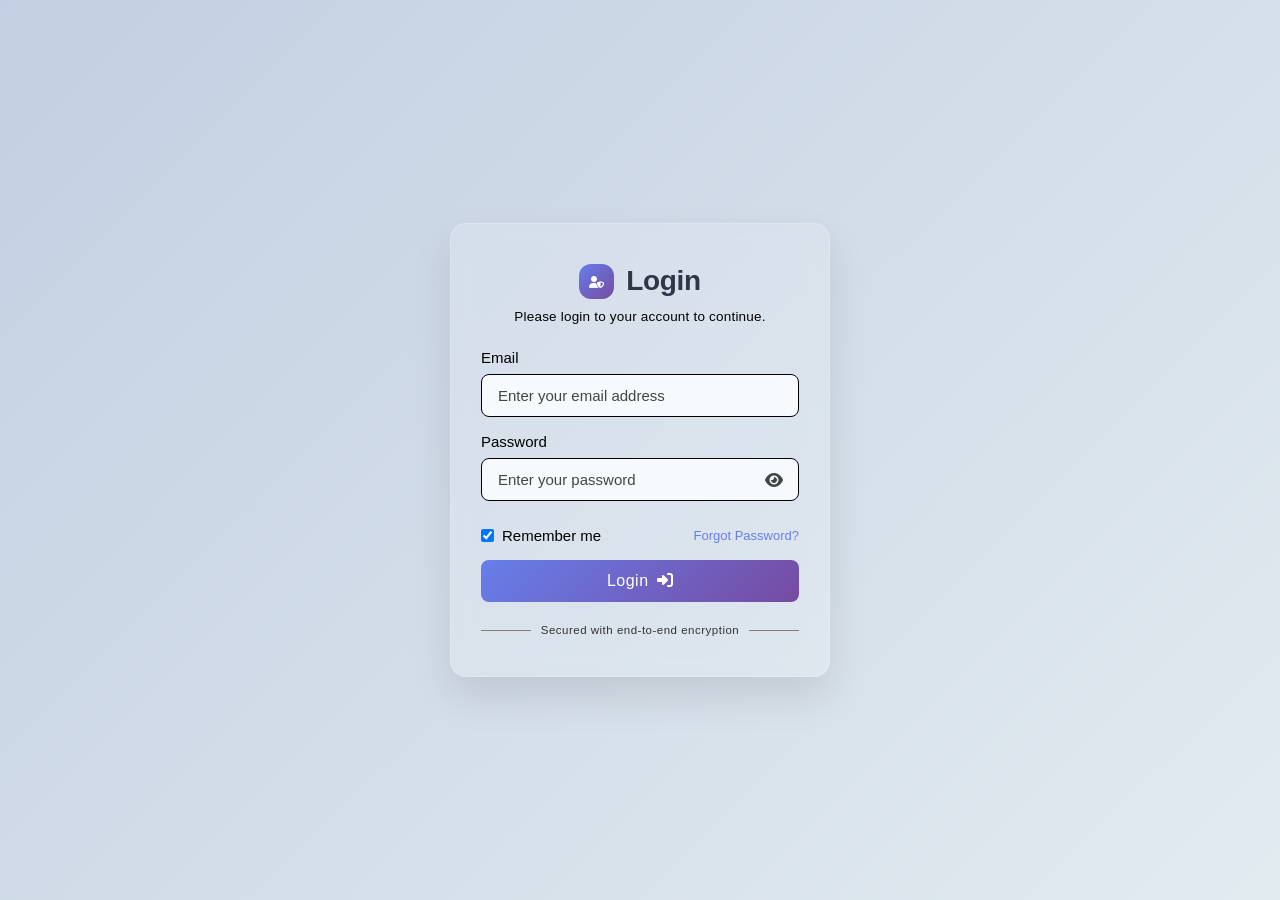
==== Smart_Office_Management/src/main/webapp/index.html @ 620bcbe2 "Forgot Password Updated..." ====
<!DOCTYPE html>
<html lang="en">
<head>
<meta charset="UTF-8">
<meta name="viewport" content="width=device-width, initial-scale=1.0">
<title>Login</title>

<!-- Font Awesome -->
<link rel="stylesheet"
	href="https://cdnjs.cloudflare.com/ajax/libs/font-awesome/6.5.0/css/all.min.css">

<style>
* {
	box-sizing: border-box;
	font-family: 'Segoe UI', Tahoma, Geneva, Verdana, sans-serif;
}

body {
	margin: 0;
	height: 100vh;
	display: flex;
	align-items: center;
	justify-content: center;
	background: linear-gradient(135deg, #c3cfe2 0%, #e2ebf0 100%);
	color: #333;
}

.login-box {
	width: min(90%, 380px);
	padding: 40px 30px;
	background: rgba(255, 255, 255, 0.155);
	/* background:transparent; */
	backdrop-filter: blur(10px);
	border-radius: 16px;
	box-shadow: 0 20px 40px rgba(0, 0, 0, 0.1);
	border: 1px solid rgba(255, 255, 255, 0.2);
	transition: transform 0.3s ease, box-shadow 0.3s ease;
}

.login-box:hover {
	transform: translateY(-2px);
	box-shadow: 0 25px 50px rgba(0, 0, 0, 0.15);
}

.login-box h1 {
	text-align: center;
	margin-bottom: 10px;
	color: #2d3748;
	font-size: 29px;
	font-weight: 700;
	letter-spacing: -0.2px;
}

.login-box label {
	display: block;
	margin-bottom: 8px;
	font-size: 15px;
	color: #000;
	font-weight: 500;
}

.login-box input {
	width: 100%;
	margin-bottom: 16px;
	padding: 12px 16px;
	border-radius: 8px;
	border: 1px solid #000;
	font-size: 15px;
	background: #f7fafc;
	transition: border-color 0.2s ease, box-shadow 0.2s ease,
		background-color 0.2s ease;
}

.login-box input:focus {
	outline: none;
	border-color: #667eea;
	background: #fff;
	box-shadow: 0 0 0 3px rgba(102, 126, 234, 0.1);
}

.login-box input::placeholder {
	color: #444;
}

/* ===== Password Wrapper ===== */
.password-wrapper {
	position: relative;
	margin-bottom: 20px;
}

.password-wrapper input {
	padding-right: 48px;
}

.password-wrapper i {
	position: absolute;
	right: 16px;
	top: 37%;
	transform: translateY(-50%);
	cursor: pointer;
	color: #444;
	transition: color 0.2s ease;
	font-size: 16px;
}

.password-wrapper i:hover {
	color: #667eea;
}

/* ===== Button ===== */
.login-box button {
	width: 100%;
	padding: 12px;
	border: none;
	border-radius: 8px;
	background: linear-gradient(135deg, #667eea 0%, #764ba2 100%);
	color: white;
	font-size: 16px;
	font-weight: 500;
	cursor: pointer;
	transition: transform 0.2s ease, box-shadow 0.2s ease;
	letter-spacing: 0.5px;
}

.login-box button i {
	margin-left: 8px;
	transition: transform 0.2s ease;
}

.login-box button:hover {
	transform: translateY(-1px);
	transition: transform 1.5s ease;
	box-shadow: 0 10px 20px rgba(102, 126, 234, 0.3);
	background: linear-gradient(135deg, #764ba2 0%, #667eea 100%);
}

.login-box button:active {
	transform: translateY(0);
}

/* ================= TOAST ================= */
.toast {
	position: fixed;
	top: 30px;
	right: 30px;
	background: #e2ebf0;
	color: black;
	padding: 14px 20px 14px 44px;
	border-radius: 10px;
	font-size: 15px;
	font-weight: 500;
	display: none;
	box-shadow: 0 10px 25px rgba(0, 0, 0, 0.25);
	z-index: 3000;
	line-height: 1.4;
	animation: toastIn 0.45s cubic-bezier(0.4, 0, 0.2, 1);
}

.toast.hide {
	animation: toastOut 0.4s ease forwards;
}

/* Icon */
.toast::before {
	content: "✔";
	position: absolute;
	left: 16px;
	top: 50%;
	transform: translateY(-50%);
	font-size: 16px;
	font-weight: bold;
}

/* ===== TOAST TYPES ===== */

/* SUCCESS */
.toast.success {
	background: #e2ebf0;
	color: black
}

.toast.success::before {
	content: "✔";
}

/* ERROR */
.toast.error {
	background: #e2ebf0;
	color: black
}

.toast.error::before {
	content: "✖";
}

/* Animations */
@keyframes toastIn {from { opacity:0;
	transform: translateX(120px);
}

to {
	opacity: 1;
	transform: translateX(0);
}

}
@keyframes toastOut {from { opacity:1;
	transform: translateX(0);
}

to {
	opacity: 0;
	transform: translateX(120px);
}

}

/* Container animation */
.login-box {
	animation: fadeSlideIn 0.8s ease-out forwards;
}

@keyframes fadeSlideIn {from { opacity:0;
	transform: translateY(30px) scale(0.98);
}

to {
	opacity: 1;
	transform: translateY(0) scale(1);
}

}

/* ===== Background Lines ===== */
.bg-lines {
	position: fixed;
	inset: 0;
	overflow: hidden;
	z-index: -1;
}

.bg-lines span {
	position: absolute;
	width: 2px;
	height: 120%;
	background: linear-gradient(to bottom, transparent, rgba(255, 255, 255, 0.5),
		transparent);
	animation: moveLines 8s linear infinite;
	opacity: 0.4;
}

/* Different positions & speeds */
.bg-lines span:nth-child(1) {
	left: 20%;
	animation-duration: 9s;
}

.bg-lines span:nth-child(2) {
	left: 45%;
	animation-duration: 12s;
}

.bg-lines span:nth-child(3) {
	left: 65%;
	animation-duration: 10s;
}

.bg-lines span:nth-child(4) {
	left: 85%;
	animation-duration: 14s;
}

@keyframes moveLines {from { transform:translateY(-120%);
	
}

to {
	transform: translateY(120%);
}

}
.divider {
	display: flex;
	align-items: center;
	gap: 10px;
	margin: 22px 0 0;
	animation: fieldSlide 0.6s cubic-bezier(0.22, 1, 0.36, 1) 0.45s both;
}

.divider-line {
	flex: 1;
	height: 1px;
	background: grey;
}

.divider span {
	font-size: 11.5px;
	color: var(--text-light);
	letter-spacing: 0.5px;
	white-space: nowrap;
}

.card-header {
	display: flex;
	align-items: center;
	justify-content: center;
	gap: 12px;
	text-align: center;
	margin-bottom: 10px;
}

.logo-ring {
	display: flex;
	align-items: center;
	justify-content: center;
	width: 35px;
	height: 35px;
	background: linear-gradient(135deg, #667eea, #764ba2);
	border-radius: 12px;
	animation: cardReveal 0.9s cubic-bezier(0.22, 1, 0.36, 1) 0.1s both;
}

.logo-ring i {
	color: #fff;
	font-size: 12px;
}

.card-header h1 {
	margin: 0;
	font-family: "outfit", sans-serif;
	font-size: 28px;
	font-weight: 600;
	color: #2d3748;
	letter-spacing: -0.3px;
	line-height: 1.1;
}

.card-header p {
	text-align: center;
	margin-top: 6px;
	font-size: 13.5px;
	color: black;
	margin-bottom: 25px;
	font-weight: 400;
	letter-spacing: 0.2px;
}

.card-subtitle {
	text-align: center;
	font-size: 13.5px;
	color: black;
	font-family: "Outfit", sans-serif;
	font-optical-sizing: auto;
	font-style: normal;
	margin-bottom: 25px;
	font-weight: 400;
	letter-spacing: 0.2px;
	animation: fieldSlide 0.6s cubic-bezier(0.22, 1, 0.36, 1) 0.3s both;
}


.forgot-password{

    text-align:right;

    margin-top:-10px;

    margin-bottom:18px;

}
 
.forgot-password a{

    font-size:13px;

    text-decoration:none;

    color:#667eea;

    font-weight:500;

}
 
.forgot-password a:hover{

    text-decoration:underline;

}
 
</style>
</head>

<body>

	<div class="login-box">
		<div class="card-header">
			<div class="logo-ring">
				<i class="fa-solid fa-user-shield"></i>
			</div>
			<h1>Login</h1>
		</div>
		<div class="card-subtitle">Please login to your account to
			continue.</div>
		<form action="Login" method="post">
			<label for="email">Email</label> <input type="email" id="email"
				name="email" placeholder="Enter your email address" required>
			<label for="password">Password</label>
			<div class="password-wrapper">
				<input type="password" id="password" name="password"
					placeholder="Enter your password" required> <i
					class="fa-solid fa-eye" id="eyeIcon" title="Hold to view password"></i>
			</div>

			<div class="forgot-password" style="display:flex; align-items:center; justify-content:space-between; margin-bottom:16px;">
				<label style="display:flex; align-items:center; gap:8px; cursor:pointer; margin:0; font-weight:400;">
					<input type="checkbox" name="remember" value="on" checked style="width:auto; margin:0;">
					<span>Remember me</span>
				</label>
				<a href="forgotpassword.jsp">Forgot Password?</a>
			</div>

			<button type="submit">
				Login<i class="fa-solid fa-right-to-bracket"></i>
			</button>
			<div class="divider">
				<div class="divider-line"></div>
				<span>Secured with end-to-end encryption</span>
				<div class="divider-line"></div>
			</div>
		</form>
	</div>

	<!-- TOAST -->
	<div id="toast" class="toast"></div>


	<script>
/* ===== Password View (Hold) ===== */
const eyeIcon = document.getElementById("eyeIcon");
const password = document.getElementById("password");

eyeIcon.addEventListener("mousedown", () => password.type = "text");
eyeIcon.addEventListener("mouseup", () => password.type = "password");
eyeIcon.addEventListener("mouseleave", () => password.type = "password");

eyeIcon.addEventListener("touchstart", () => password.type = "text");
eyeIcon.addEventListener("touchend", () => password.type = "password");

/* ===== TOASTER FUNCTION ===== */
function showToast(message, type = "success") {
    const toast = document.getElementById("toast");

    // FULL reset
    toast.style.display = "none";
    toast.className = "toast"; 
    toast.offsetHeight; // force reflow (important!)

    // Apply new state
    toast.classList.add(type);
    toast.textContent = message;
    toast.style.display = "block";

    setTimeout(() => {
        toast.classList.add("hide");

        setTimeout(() => {
            toast.style.display = "none";
            toast.className = "toast"; // reset completely
        }, 400);
    }, 2500);
}

/* ===== Read URL Error ===== */
const params = new URLSearchParams(window.location.search);
const error = params.get("error");

if (error === "invalid") {
	showToast("Invalid email or password", "error");
}
else if (error === "inactive") {
    showToast("Your account is inactive. Contact admin.", "error");
}
else if (error === "invalidRole") {
    showToast("Invalid role assigned. Contact admin.", "error");
}
else if (error === "server") {
    showToast("Server error. Please try again later.", "error");
}
else if (error === "weakPassword") {
    showToast(
        "Password must be at least 8 characters with uppercase, lowercase, number, and symbol",
        "error"
    );
}
else if (error === "sessionExpired") {
    showToast("Session expired or another user logged in. Please login again.", "error");
}

const logout = params.get("logout");

if (logout === "success") {
    showToast("Logged-out successfully", "success");

    // Optional: clean URL after showing toast
    window.history.replaceState({}, document.title, window.location.pathname);
}

document.addEventListener('contextmenu', e => e.preventDefault());
document.onkeydown = e =>
  e.keyCode === 123 || (e.ctrlKey && e.shiftKey && ['I','J','C'].includes(e.key.toUpperCase()))
    ? false
    : true;

</script>

</body>
</html>
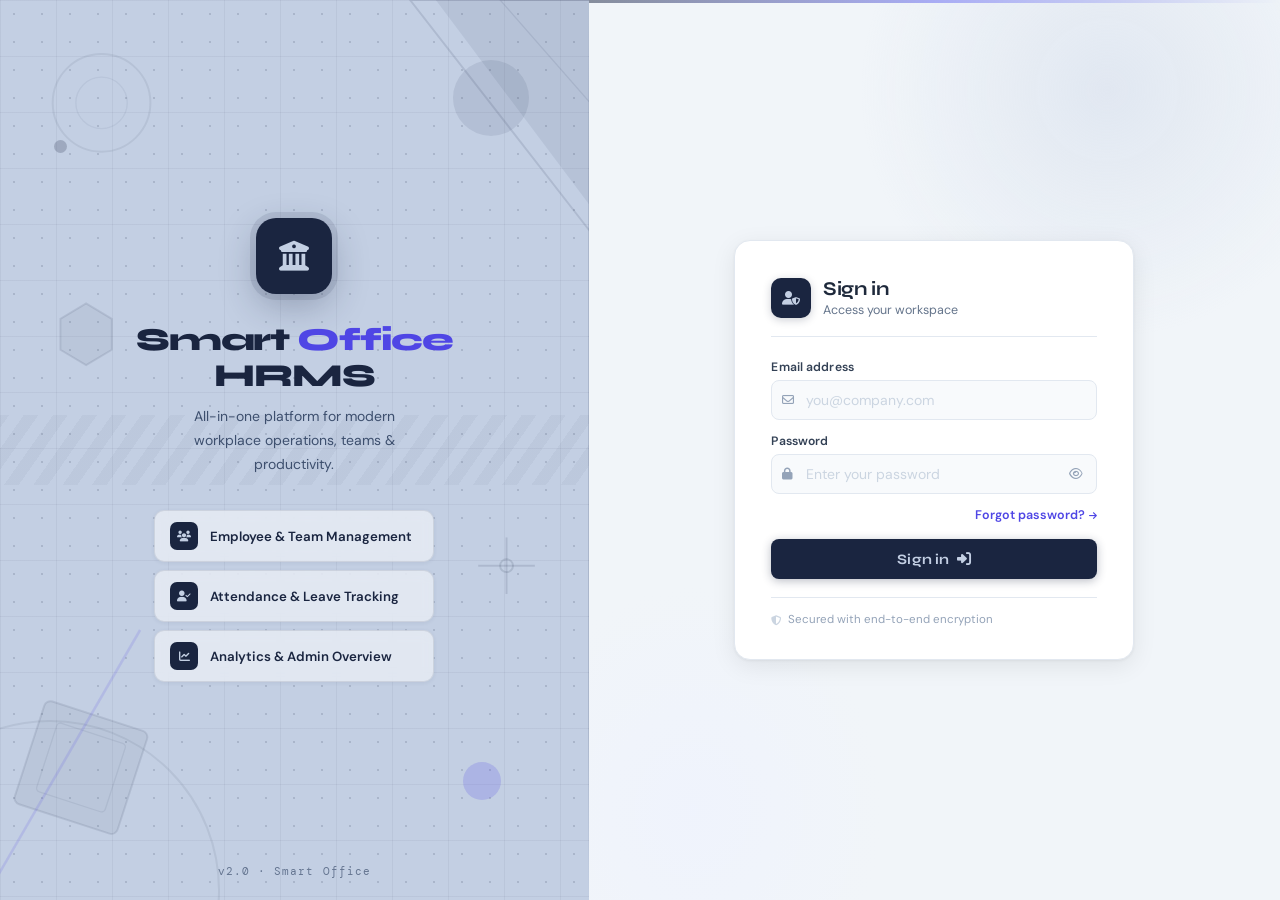
==== commit f813090d: "ui changes" ====
--- a/Smart_Office_Management/src/main/webapp/index.html
+++ b/Smart_Office_Management/src/main/webapp/index.html
@@ -3,515 +3,541 @@
 <head>
 <meta charset="UTF-8">
 <meta name="viewport" content="width=device-width, initial-scale=1.0">
-<title>Login</title>
-
-<!-- Font Awesome -->
-<link rel="stylesheet"
-	href="https://cdnjs.cloudflare.com/ajax/libs/font-awesome/6.5.0/css/all.min.css">
+<title>Smart Office — Login</title>
+<link rel="preconnect" href="https://fonts.googleapis.com">
+<link href="https://fonts.googleapis.com/css2?family=DM+Sans:ital,opsz,wght@0,9..40,300;0,9..40,400;0,9..40,500;0,9..40,600;0,9..40,700;1,9..40,400&family=DM+Mono:wght@400;500&family=Syne:wght@600;700;800&display=swap" rel="stylesheet">
+<link rel="stylesheet" href="https://cdnjs.cloudflare.com/ajax/libs/font-awesome/6.5.0/css/all.min.css">
 
 <style>
-* {
-	box-sizing: border-box;
-	font-family: 'Segoe UI', Tahoma, Geneva, Verdana, sans-serif;
-}
-
-body {
-	margin: 0;
-	height: 100vh;
-	display: flex;
-	align-items: center;
-	justify-content: center;
-	background: linear-gradient(135deg, #c3cfe2 0%, #e2ebf0 100%);
-	color: #333;
-}
-
-.login-box {
-	width: min(90%, 380px);
-	padding: 40px 30px;
-	background: rgba(255, 255, 255, 0.155);
-	/* background:transparent; */
-	backdrop-filter: blur(10px);
-	border-radius: 16px;
-	box-shadow: 0 20px 40px rgba(0, 0, 0, 0.1);
-	border: 1px solid rgba(255, 255, 255, 0.2);
-	transition: transform 0.3s ease, box-shadow 0.3s ease;
-}
-
-.login-box:hover {
-	transform: translateY(-2px);
-	box-shadow: 0 25px 50px rgba(0, 0, 0, 0.15);
-}
-
-.login-box h1 {
-	text-align: center;
-	margin-bottom: 10px;
-	color: #2d3748;
-	font-size: 29px;
-	font-weight: 700;
-	letter-spacing: -0.2px;
-}
-
-.login-box label {
-	display: block;
-	margin-bottom: 8px;
-	font-size: 15px;
-	color: #000;
-	font-weight: 500;
-}
-
-.login-box input {
-	width: 100%;
-	margin-bottom: 16px;
-	padding: 12px 16px;
-	border-radius: 8px;
-	border: 1px solid #000;
-	font-size: 15px;
-	background: #f7fafc;
-	transition: border-color 0.2s ease, box-shadow 0.2s ease,
-		background-color 0.2s ease;
-}
-
-.login-box input:focus {
-	outline: none;
-	border-color: #667eea;
-	background: #fff;
-	box-shadow: 0 0 0 3px rgba(102, 126, 234, 0.1);
-}
-
-.login-box input::placeholder {
-	color: #444;
-}
-
-/* ===== Password Wrapper ===== */
-.password-wrapper {
-	position: relative;
-	margin-bottom: 20px;
-}
-
-.password-wrapper input {
-	padding-right: 48px;
-}
-
-.password-wrapper i {
-	position: absolute;
-	right: 16px;
-	top: 37%;
-	transform: translateY(-50%);
-	cursor: pointer;
-	color: #444;
-	transition: color 0.2s ease;
-	font-size: 16px;
-}
-
-.password-wrapper i:hover {
-	color: #667eea;
-}
-
-/* ===== Button ===== */
-.login-box button {
-	width: 100%;
-	padding: 12px;
-	border: none;
-	border-radius: 8px;
-	background: linear-gradient(135deg, #667eea 0%, #764ba2 100%);
-	color: white;
-	font-size: 16px;
-	font-weight: 500;
-	cursor: pointer;
-	transition: transform 0.2s ease, box-shadow 0.2s ease;
-	letter-spacing: 0.5px;
-}
-
-.login-box button i {
-	margin-left: 8px;
-	transition: transform 0.2s ease;
-}
-
-.login-box button:hover {
-	transform: translateY(-1px);
-	transition: transform 1.5s ease;
-	box-shadow: 0 10px 20px rgba(102, 126, 234, 0.3);
-	background: linear-gradient(135deg, #764ba2 0%, #667eea 100%);
-}
-
-.login-box button:active {
-	transform: translateY(0);
-}
-
-/* ================= TOAST ================= */
-.toast {
-	position: fixed;
-	top: 30px;
-	right: 30px;
-	background: #e2ebf0;
-	color: black;
-	padding: 14px 20px 14px 44px;
-	border-radius: 10px;
-	font-size: 15px;
-	font-weight: 500;
-	display: none;
-	box-shadow: 0 10px 25px rgba(0, 0, 0, 0.25);
-	z-index: 3000;
-	line-height: 1.4;
-	animation: toastIn 0.45s cubic-bezier(0.4, 0, 0.2, 1);
-}
-
-.toast.hide {
-	animation: toastOut 0.4s ease forwards;
-}
-
-/* Icon */
-.toast::before {
-	content: "✔";
-	position: absolute;
-	left: 16px;
-	top: 50%;
-	transform: translateY(-50%);
-	font-size: 16px;
-	font-weight: bold;
-}
-
-/* ===== TOAST TYPES ===== */
-
-/* SUCCESS */
-.toast.success {
-	background: #e2ebf0;
-	color: black
-}
-
-.toast.success::before {
-	content: "✔";
-}
-
-/* ERROR */
-.toast.error {
-	background: #e2ebf0;
-	color: black
-}
-
-.toast.error::before {
-	content: "✖";
-}
-
-/* Animations */
-@keyframes toastIn {from { opacity:0;
-	transform: translateX(120px);
-}
-
-to {
-	opacity: 1;
-	transform: translateX(0);
-}
-
-}
-@keyframes toastOut {from { opacity:1;
-	transform: translateX(0);
-}
-
-to {
-	opacity: 0;
-	transform: translateX(120px);
-}
-
-}
-
-/* Container animation */
-.login-box {
-	animation: fadeSlideIn 0.8s ease-out forwards;
-}
-
-@keyframes fadeSlideIn {from { opacity:0;
-	transform: translateY(30px) scale(0.98);
-}
-
-to {
-	opacity: 1;
-	transform: translateY(0) scale(1);
-}
-
-}
-
-/* ===== Background Lines ===== */
-.bg-lines {
-	position: fixed;
-	inset: 0;
-	overflow: hidden;
-	z-index: -1;
-}
-
-.bg-lines span {
-	position: absolute;
-	width: 2px;
-	height: 120%;
-	background: linear-gradient(to bottom, transparent, rgba(255, 255, 255, 0.5),
-		transparent);
-	animation: moveLines 8s linear infinite;
-	opacity: 0.4;
-}
-
-/* Different positions & speeds */
-.bg-lines span:nth-child(1) {
-	left: 20%;
-	animation-duration: 9s;
-}
-
-.bg-lines span:nth-child(2) {
-	left: 45%;
-	animation-duration: 12s;
-}
-
-.bg-lines span:nth-child(3) {
-	left: 65%;
-	animation-duration: 10s;
-}
-
-.bg-lines span:nth-child(4) {
-	left: 85%;
-	animation-duration: 14s;
-}
-
-@keyframes moveLines {from { transform:translateY(-120%);
-	
-}
-
-to {
-	transform: translateY(120%);
-}
-
-}
-.divider {
-	display: flex;
-	align-items: center;
-	gap: 10px;
-	margin: 22px 0 0;
-	animation: fieldSlide 0.6s cubic-bezier(0.22, 1, 0.36, 1) 0.45s both;
-}
-
-.divider-line {
-	flex: 1;
-	height: 1px;
-	background: grey;
-}
-
-.divider span {
-	font-size: 11.5px;
-	color: var(--text-light);
-	letter-spacing: 0.5px;
-	white-space: nowrap;
-}
+*, *::before, *::after { box-sizing: border-box; margin: 0; padding: 0; }
+
+:root {
+  --panel-bg:   #c3cfe3;
+  --panel-dark: #1a2540;
+  --panel-mid:  #3d4f6e;
+  --panel-soft: #8fa0bc;
+
+  --slate-50:  #f8fafc;
+  --slate-100: #f1f5f9;
+  --slate-200: #e2e8f0;
+  --slate-300: #cbd5e1;
+  --slate-400: #94a3b8;
+  --slate-500: #64748b;
+  --slate-700: #334155;
+  --slate-800: #1e293b;
+
+  --indigo-50:  #eef2ff;
+  --indigo-100: #e0e7ff;
+  --indigo-400: #818cf8;
+  --indigo-500: #6366f1;
+  --indigo-600: #4f46e5;
+  --indigo-700: #4338ca;
+
+  --white: #ffffff;
+  --bg:        var(--slate-100);
+  --surface:   var(--white);
+  --border:    var(--slate-200);
+  --text:      var(--slate-800);
+  --muted:     var(--slate-500);
+  --accent:    var(--indigo-600);
+  --accent-lt: var(--indigo-50);
+  --accent-ring: rgba(99,102,241,.16);
+}
+
+html, body { height: 100%; font-family: 'DM Sans', system-ui, sans-serif; background: var(--bg); overflow: hidden; }
+
+.page { display: flex; height: 100vh; width: 100vw; overflow: hidden; }
+
+/* ══ LEFT PANEL ══ */
+.left {
+  flex: 0 0 46%;
+  position: relative;
+  background: var(--panel-bg);
+  display: flex;
+  flex-direction: column;
+  align-items: center;
+  justify-content: center;
+  padding: 52px 52px;
+  overflow: hidden;
+}
+
+/* dot grid */
+.left::before {
+  content: '';
+  position: absolute; inset: 0;
+  background-image: radial-gradient(circle, rgba(26,37,64,.15) 1px, transparent 1px);
+  background-size: 28px 28px;
+  pointer-events: none;
+}
+
+.grid-marks {
+  position: absolute; inset: 0; pointer-events: none;
+  background-image:
+    linear-gradient(rgba(26,37,64,.05) 1px, transparent 1px),
+    linear-gradient(90deg, rgba(26,37,64,.05) 1px, transparent 1px);
+  background-size: 56px 56px;
+}
+
+.stripe-band {
+  position: absolute;
+  width: 200%; height: 70px;
+  background: repeating-linear-gradient(
+    -55deg, transparent, transparent 12px,
+    rgba(26,37,64,.04) 12px, rgba(26,37,64,.04) 24px
+  );
+  top: 50%; transform: translateY(-50%);
+  left: -50%;
+  pointer-events: none;
+}
+
+.arc-bl {
+  position: absolute;
+  width: 340px; height: 340px;
+  border-radius: 50%;
+  border: 2px solid rgba(26,37,64,.08);
+  bottom: -160px; left: -120px;
+  pointer-events: none;
+}
+
+.dot-accent { position: absolute; border-radius: 50%; pointer-events: none; }
+.dot-accent.da1 { width: 76px; height: 76px; background: rgba(26,37,64,.09); top: 60px; right: 60px; animation: dotPulse 6s ease-in-out infinite; }
+.dot-accent.da2 { width: 38px; height: 38px; background: rgba(79,70,229,.2); bottom: 100px; right: 88px; animation: dotPulse 8s ease-in-out infinite 2s; }
+.dot-accent.da3 { width: 13px; height: 13px; background: var(--panel-dark); opacity: .22; top: 140px; left: 54px; animation: dotPulse 7s ease-in-out infinite 1s; }
+@keyframes dotPulse { 0%,100%{transform:scale(1);opacity:1;} 50%{transform:scale(1.12);opacity:.7;} }
+
+.panel-rule {
+  position: absolute; top: 0; right: 0; width: 1px; height: 100%;
+  background: linear-gradient(to bottom, transparent 0%, rgba(26,37,64,.14) 20%, rgba(26,37,64,.14) 80%, transparent 100%);
+}
+
+.logo-mark {
+  position: relative; z-index: 2;
+  width: 76px; height: 76px;
+  background: var(--panel-dark);
+  border-radius: 20px;
+  display: flex; align-items: center; justify-content: center;
+  font-size: 30px; color: var(--panel-bg);
+  margin-bottom: 28px;
+  box-shadow: 0 0 0 6px rgba(26,37,64,.1), 0 12px 36px rgba(26,37,64,.28);
+  animation: floatY 5s ease-in-out infinite;
+}
+@keyframes floatY { 0%,100%{transform:translateY(0);} 50%{transform:translateY(-9px);} }
+
+.brand { position: relative; z-index: 2; text-align: center; margin-bottom: 34px; }
+.brand-title {
+  font-family: 'Syne', sans-serif;
+  font-size: clamp(1.6rem, 2.5vw, 2.15rem);
+  font-weight: 800;
+  color: var(--panel-dark);
+  letter-spacing: -.04em;
+  line-height: 1.15;
+  margin-bottom: 10px;
+}
+.brand-title span { color: var(--indigo-600); }
+.brand-sub { font-size: .875rem; color: var(--panel-mid); line-height: 1.7; max-width: 270px; margin: 0 auto; font-weight: 400; }
+
+.features { position: relative; z-index: 2; display: flex; flex-direction: column; gap: 8px; width: 100%; max-width: 280px; }
+.feature-item {
+  display: flex; align-items: center; gap: 12px;
+  background: rgba(255,255,255,.5);
+  border: 1px solid rgba(26,37,64,.1);
+  border-radius: 10px;
+  padding: 11px 15px;
+  color: var(--panel-dark);
+  font-size: .83rem; font-weight: 600;
+  opacity: 0; transform: translateX(-16px);
+  animation: featureIn .5s cubic-bezier(.22,1,.36,1) forwards;
+  backdrop-filter: blur(6px);
+  box-shadow: 0 1px 4px rgba(26,37,64,.07);
+}
+.feature-item:nth-child(1){animation-delay:.4s;}
+.feature-item:nth-child(2){animation-delay:.56s;}
+.feature-item:nth-child(3){animation-delay:.72s;}
+@keyframes featureIn{to{opacity:1;transform:translateX(0);}}
+
+.feature-item .fi-icon {
+  width: 28px; height: 28px; border-radius: 7px;
+  background: var(--panel-dark);
+  display: flex; align-items: center; justify-content: center;
+  font-size: 11px; color: var(--panel-bg); flex-shrink: 0;
+}
+
+.version-tag {
+  position: absolute; bottom: 22px; z-index: 2;
+  font-family: 'DM Mono', monospace;
+  font-size: .67rem; color: var(--panel-mid);
+  letter-spacing: .1em; opacity: .7;
+}
+
+/* ══ RIGHT PANEL ══ */
+.right {
+  flex: 0 0 54%;
+  background: var(--slate-100);
+  display: flex; align-items: center; justify-content: center;
+  position: relative; overflow: hidden;
+}
+.right::before {
+  content: ''; position: absolute; inset: 0; pointer-events: none;
+  background:
+    radial-gradient(ellipse 65% 50% at 75% 10%, rgba(195,207,227,.35) 0%, transparent 55%),
+    radial-gradient(ellipse 50% 45% at 15% 90%, rgba(238,242,255,.6) 0%, transparent 55%);
+}
+.right::after {
+  content: ''; position: absolute; top: 0; left: 0; right: 0; height: 3px;
+  background: linear-gradient(90deg, #1a2540 0%, var(--indigo-500) 50%, transparent 100%);
+  opacity: .5;
+}
+
+.card {
+  position: relative; z-index: 1;
+  width: 100%; max-width: 400px; margin: 0 32px;
+  background: var(--surface);
+  border: 1px solid var(--border);
+  border-radius: 16px;
+  padding: 36px 36px 32px;
+  box-shadow: 0 1px 3px rgba(0,0,0,.05), 0 6px 24px rgba(0,0,0,.08), inset 0 0 0 1px rgba(255,255,255,.9);
+}
+
+.frm { width: 100%; }
+#frmForgot { display: none; }
+
+@keyframes slideOutLeft  { from{opacity:1;transform:translateX(0);}     to{opacity:0;transform:translateX(-100%);} }
+@keyframes slideInRight  { from{opacity:0;transform:translateX(100%);}  to{opacity:1;transform:translateX(0);}    }
+@keyframes slideOutRight { from{opacity:1;transform:translateX(0);}     to{opacity:0;transform:translateX(100%);} }
+@keyframes slideInLeft   { from{opacity:0;transform:translateX(-100%);} to{opacity:1;transform:translateX(0);}   }
+@keyframes entryReveal   { from{opacity:0;transform:translateY(18px);}  to{opacity:1;transform:translateY(0);}   }
+.anim-slide-out-left  { animation: slideOutLeft  .4s cubic-bezier(.77,0,.18,1) forwards; }
+.anim-slide-in-right  { animation: slideInRight  .4s cubic-bezier(.22,1,.36,1) forwards; }
+.anim-slide-out-right { animation: slideOutRight .4s cubic-bezier(.77,0,.18,1) forwards; }
+.anim-slide-in-left   { animation: slideInLeft   .4s cubic-bezier(.22,1,.36,1) forwards; }
+.anim-entry           { animation: entryReveal   .55s cubic-bezier(.22,1,.36,1) .08s both; }
 
 .card-header {
-	display: flex;
-	align-items: center;
-	justify-content: center;
-	gap: 12px;
-	text-align: center;
-	margin-bottom: 10px;
-}
-
-.logo-ring {
-	display: flex;
-	align-items: center;
-	justify-content: center;
-	width: 35px;
-	height: 35px;
-	background: linear-gradient(135deg, #667eea, #764ba2);
-	border-radius: 12px;
-	animation: cardReveal 0.9s cubic-bezier(0.22, 1, 0.36, 1) 0.1s both;
-}
-
-.logo-ring i {
-	color: #fff;
-	font-size: 12px;
-}
-
-.card-header h1 {
-	margin: 0;
-	font-family: "outfit", sans-serif;
-	font-size: 28px;
-	font-weight: 600;
-	color: #2d3748;
-	letter-spacing: -0.3px;
-	line-height: 1.1;
-}
-
-.card-header p {
-	text-align: center;
-	margin-top: 6px;
-	font-size: 13.5px;
-	color: black;
-	margin-bottom: 25px;
-	font-weight: 400;
-	letter-spacing: 0.2px;
-}
-
-.card-subtitle {
-	text-align: center;
-	font-size: 13.5px;
-	color: black;
-	font-family: "Outfit", sans-serif;
-	font-optical-sizing: auto;
-	font-style: normal;
-	margin-bottom: 25px;
-	font-weight: 400;
-	letter-spacing: 0.2px;
-	animation: fieldSlide 0.6s cubic-bezier(0.22, 1, 0.36, 1) 0.3s both;
-}
-
-
-.forgot-password{
-
-    text-align:right;
-
-    margin-top:-10px;
-
-    margin-bottom:18px;
-
-}
- 
-.forgot-password a{
-
-    font-size:13px;
-
-    text-decoration:none;
-
-    color:#667eea;
-
-    font-weight:500;
-
-}
- 
-.forgot-password a:hover{
-
-    text-decoration:underline;
-
-}
- 
+  display: flex; align-items: center; gap: 12px;
+  margin-bottom: 22px; padding-bottom: 18px;
+  border-bottom: 1px solid var(--border);
+}
+.card-icon {
+  width: 40px; height: 40px; border-radius: 10px;
+  background: var(--panel-dark);
+  display: flex; align-items: center; justify-content: center;
+  font-size: 14px; color: var(--panel-bg); flex-shrink: 0;
+  box-shadow: 0 2px 8px rgba(26,37,64,.22);
+}
+.card-title { font-family: 'Syne', sans-serif; font-size: 1.22rem; font-weight: 700; color: var(--text); letter-spacing: -.03em; line-height: 1.2; }
+.card-sub { font-size: .78rem; color: var(--muted); margin-top: 2px; }
+
+.field { margin-bottom: 13px; }
+.field label { display: block; font-size: .76rem; font-weight: 600; color: var(--slate-700); margin-bottom: 5px; letter-spacing: .01em; }
+
+.inp-wrap { position: relative; }
+.inp-wrap .ico { position: absolute; left: 11px; top: 50%; transform: translateY(-50%); color: var(--slate-400); font-size: 12px; pointer-events: none; transition: color .2s; }
+.inp-wrap input {
+  width: 100%; padding: 10px 13px 10px 34px;
+  border: 1.5px solid var(--border); border-radius: 8px;
+  font-family: 'DM Sans', sans-serif; font-size: .875rem;
+  color: var(--text); background: var(--slate-50); outline: none;
+  transition: border-color .2s, box-shadow .2s, background .2s;
+}
+.inp-wrap input::placeholder { color: var(--slate-300); }
+.inp-wrap input:hover  { border-color: var(--slate-300); background: var(--white); }
+.inp-wrap input:focus  { border-color: var(--panel-dark); box-shadow: 0 0 0 3px rgba(26,37,64,.1); background: var(--white); }
+.inp-wrap:focus-within .ico { color: var(--panel-dark); }
+
+.eye-btn { position: absolute; right: 10px; top: 50%; transform: translateY(-50%); background: none; border: none; cursor: pointer; color: var(--slate-400); font-size: 12px; padding: 4px; transition: color .2s; }
+.eye-btn:hover { color: var(--panel-dark); }
+
+.mid-row { display: flex; align-items: center; justify-content: flex-end; margin: 4px 0 16px; }
+.fp-btn {
+  background: none; border: none; cursor: pointer;
+  font-family: 'DM Sans', sans-serif; font-size: .78rem; font-weight: 600; color: var(--accent);
+  display: inline-flex; align-items: center; gap: 4px; padding: 0;
+  transition: color .2s, gap .2s;
+}
+.fp-btn:hover { color: var(--panel-dark); gap: 7px; }
+.fp-btn i { font-size: 9px; }
+
+.btn-submit {
+  width: 100%; padding: 11.5px 16px; border: none; border-radius: 8px;
+  background: var(--panel-dark); color: var(--panel-bg);
+  font-family: 'Syne', sans-serif; font-size: .9rem; font-weight: 700;
+  letter-spacing: .01em; cursor: pointer;
+  display: flex; align-items: center; justify-content: center; gap: 8px;
+  position: relative; overflow: hidden;
+  transition: background .2s, transform .15s, box-shadow .2s;
+  box-shadow: 0 2px 10px rgba(26,37,64,.3);
+}
+.btn-submit:hover { background: var(--panel-mid); transform: translateY(-1px); box-shadow: 0 5px 18px rgba(26,37,64,.35); }
+.btn-submit:active { transform: translateY(0); }
+.btn-submit > * { position: relative; z-index: 1; }
+
+.ripple { position: absolute; border-radius: 50%; background: rgba(195,207,227,.3); transform: scale(0); animation: rippleOut .55s linear; pointer-events: none; }
+@keyframes rippleOut { to { transform: scale(4); opacity: 0; } }
+
+.back-btn {
+  display: inline-flex; align-items: center; gap: 6px;
+  background: none; border: none; cursor: pointer;
+  font-family: 'DM Sans', sans-serif; font-size: .81rem; font-weight: 600; color: var(--accent);
+  padding: 0; margin-top: 16px;
+  transition: gap .2s, color .2s;
+}
+.back-btn:hover { gap: 10px; color: var(--panel-dark); }
+
+.card-footer {
+  margin-top: 18px; padding-top: 14px;
+  border-top: 1px solid var(--border);
+  display: flex; align-items: center; gap: 7px;
+  font-size: .72rem; color: var(--slate-400);
+}
+.card-footer i { font-size: 10px; color: var(--slate-300); }
+
+#toast {
+  position: fixed; top: 18px; right: 18px;
+  display: none; align-items: center; gap: 10px;
+  background: var(--white); border: 1px solid var(--border);
+  border-left: 4px solid var(--panel-dark);
+  color: var(--text); padding: 11px 16px; border-radius: 10px;
+  font-size: .845rem; font-weight: 500;
+  box-shadow: 0 4px 20px rgba(0,0,0,.1); z-index: 9999; max-width: 320px;
+}
+#toast.error   { border-left-color: #ef4444; }
+#toast.success { border-left-color: #22c55e; }
+#toast i { font-size: 14px; flex-shrink: 0; }
+#toast.error   i { color: #ef4444; }
+#toast.success i { color: #22c55e; }
+#toast.info    i { color: var(--panel-dark); }
+@keyframes toastIn  { from{opacity:0;transform:translateX(40px);} to{opacity:1;transform:translateX(0);} }
+@keyframes toastOut { to{opacity:0;transform:translateX(40px);} }
+
+@media (max-width: 780px) { .left{display:none;} .right{flex:0 0 100%;} .card{margin:0 20px;} }
+@media (max-height: 600px) { .card{padding:24px 28px 20px;} .field{margin-bottom:10px;} .mid-row{margin:2px 0 10px;} }
 </style>
 </head>
-
 <body>
 
-	<div class="login-box">
-		<div class="card-header">
-			<div class="logo-ring">
-				<i class="fa-solid fa-user-shield"></i>
-			</div>
-			<h1>Login</h1>
-		</div>
-		<div class="card-subtitle">Please login to your account to
-			continue.</div>
-		<form action="Login" method="post">
-			<label for="email">Email</label> <input type="email" id="email"
-				name="email" placeholder="Enter your email address" required>
-			<label for="password">Password</label>
-			<div class="password-wrapper">
-				<input type="password" id="password" name="password"
-					placeholder="Enter your password" required> <i
-					class="fa-solid fa-eye" id="eyeIcon" title="Hold to view password"></i>
-			</div>
-
-			<div class="forgot-password" style="display:flex; align-items:center; justify-content:space-between; margin-bottom:16px;">
-				<label style="display:flex; align-items:center; gap:8px; cursor:pointer; margin:0; font-weight:400;">
-					<input type="checkbox" name="remember" value="on" checked style="width:auto; margin:0;">
-					<span>Remember me</span>
-				</label>
-				<a href="forgotpassword.jsp">Forgot Password?</a>
-			</div>
-
-			<button type="submit">
-				Login<i class="fa-solid fa-right-to-bracket"></i>
-			</button>
-			<div class="divider">
-				<div class="divider-line"></div>
-				<span>Secured with end-to-end encryption</span>
-				<div class="divider-line"></div>
-			</div>
-		</form>
-	</div>
-
-	<!-- TOAST -->
-	<div id="toast" class="toast"></div>
-
-
-	<script>
-/* ===== Password View (Hold) ===== */
-const eyeIcon = document.getElementById("eyeIcon");
-const password = document.getElementById("password");
-
-eyeIcon.addEventListener("mousedown", () => password.type = "text");
-eyeIcon.addEventListener("mouseup", () => password.type = "password");
-eyeIcon.addEventListener("mouseleave", () => password.type = "password");
-
-eyeIcon.addEventListener("touchstart", () => password.type = "text");
-eyeIcon.addEventListener("touchend", () => password.type = "password");
-
-/* ===== TOASTER FUNCTION ===== */
-function showToast(message, type = "success") {
-    const toast = document.getElementById("toast");
-
-    // FULL reset
-    toast.style.display = "none";
-    toast.className = "toast"; 
-    toast.offsetHeight; // force reflow (important!)
-
-    // Apply new state
-    toast.classList.add(type);
-    toast.textContent = message;
-    toast.style.display = "block";
-
-    setTimeout(() => {
-        toast.classList.add("hide");
-
-        setTimeout(() => {
-            toast.style.display = "none";
-            toast.className = "toast"; // reset completely
-        }, 400);
-    }, 2500);
-}
-
-/* ===== Read URL Error ===== */
-const params = new URLSearchParams(window.location.search);
-const error = params.get("error");
-
-if (error === "invalid") {
-	showToast("Invalid email or password", "error");
-}
-else if (error === "inactive") {
-    showToast("Your account is inactive. Contact admin.", "error");
-}
-else if (error === "invalidRole") {
-    showToast("Invalid role assigned. Contact admin.", "error");
-}
-else if (error === "server") {
-    showToast("Server error. Please try again later.", "error");
-}
-else if (error === "weakPassword") {
-    showToast(
-        "Password must be at least 8 characters with uppercase, lowercase, number, and symbol",
-        "error"
-    );
-}
-else if (error === "sessionExpired") {
-    showToast("Session expired or another user logged in. Please login again.", "error");
-}
-
-const logout = params.get("logout");
-
-if (logout === "success") {
-    showToast("Logged-out successfully", "success");
-
-    // Optional: clean URL after showing toast
-    window.history.replaceState({}, document.title, window.location.pathname);
-}
+<div class="page">
+
+  <!-- ══ LEFT ══ -->
+  <div class="left">
+    <div class="grid-marks"></div>
+    <div class="stripe-band"></div>
+    <div class="arc-bl"></div>
+    <div class="dot-accent da1"></div>
+    <div class="dot-accent da2"></div>
+    <div class="dot-accent da3"></div>
+    <div class="panel-rule"></div>
+
+    <!-- Inline SVG decorative geometry -->
+    <svg style="position:absolute;inset:0;width:100%;height:100%;pointer-events:none;overflow:hidden;" viewBox="0 0 460 700" preserveAspectRatio="xMidYMid slice" xmlns="http://www.w3.org/2000/svg">
+      <!-- Top-right filled corner triangle -->
+      <polygon points="340,0 460,0 460,160" fill="rgba(26,37,64,.07)"/>
+      <!-- Top-right triangle outline -->
+      <polygon points="320,0 460,0 460,180" fill="none" stroke="rgba(26,37,64,.12)" stroke-width="1.5"/>
+      <!-- Small inner triangle -->
+      <polygon points="390,0 460,0 460,80" fill="none" stroke="rgba(26,37,64,.09)" stroke-width="1"/>
+      <!-- Rotated square bottom-left -->
+      <rect x="22" y="555" width="84" height="84" rx="5" fill="rgba(26,37,64,.05)" stroke="rgba(26,37,64,.1)" stroke-width="1.5" transform="rotate(18 64 597)"/>
+      <!-- Inner rotated square -->
+      <rect x="36" y="569" width="56" height="56" rx="3" fill="none" stroke="rgba(26,37,64,.07)" stroke-width="1" transform="rotate(18 64 597)"/>
+      <!-- Hexagon left-mid -->
+      <polygon points="48,248 68,236 88,248 88,272 68,284 48,272" fill="rgba(26,37,64,.05)" stroke="rgba(26,37,64,.1)" stroke-width="1.5"/>
+      <!-- Cross-hair right -->
+      <line x1="395" y1="418" x2="395" y2="462" stroke="rgba(26,37,64,.13)" stroke-width="1.5"/>
+      <line x1="373" y1="440" x2="417" y2="440" stroke="rgba(26,37,64,.13)" stroke-width="1.5"/>
+      <circle cx="395" cy="440" r="5" fill="none" stroke="rgba(26,37,64,.13)" stroke-width="1.5"/>
+      <!-- Diagonal accent line -->
+      <line x1="0" y1="680" x2="110" y2="490" stroke="rgba(79,70,229,.15)" stroke-width="2"/>
+      <!-- Circle outline top-left area -->
+      <circle cx="80" cy="80" r="38" fill="none" stroke="rgba(26,37,64,.08)" stroke-width="1.5"/>
+      <circle cx="80" cy="80" r="20" fill="none" stroke="rgba(26,37,64,.06)" stroke-width="1"/>
+    </svg>
+
+    <div class="logo-mark">
+      <i class="fa-solid fa-building-columns"></i>
+    </div>
+
+    <div class="brand">
+      <div class="brand-title">Smart<span> Office</span><br>HRMS</div>
+      <p class="brand-sub">All-in-one platform for modern workplace operations, teams &amp; productivity.</p>
+    </div>
+
+    <div class="features">
+      <div class="feature-item">
+        <div class="fi-icon"><i class="fa-solid fa-users"></i></div>
+        Employee &amp; Team Management
+      </div>
+      <div class="feature-item">
+        <div class="fi-icon"><i class="fa-solid fa-user-check"></i></div>
+        Attendance &amp; Leave Tracking
+      </div>
+      <div class="feature-item">
+        <div class="fi-icon"><i class="fa-solid fa-chart-line"></i></div>
+        Analytics &amp; Admin Overview
+      </div>
+    </div>
+
+    <span class="version-tag">v2.0 · Smart Office</span>
+  </div>
+
+  <!-- ══ RIGHT ══ -->
+  <div class="right">
+    <div class="card">
+
+      <!-- LOGIN -->
+      <div class="frm anim-entry" id="frmLogin">
+        <div class="card-header">
+          <div class="card-icon"><i class="fa-solid fa-user-shield"></i></div>
+          <div>
+            <div class="card-title">Sign in</div>
+            <div class="card-sub">Access your workspace</div>
+          </div>
+        </div>
+        <form action="Login" method="post" autocomplete="on">
+          <div class="field">
+            <label for="loginEmail">Email address</label>
+            <div class="inp-wrap">
+              <i class="fa-regular fa-envelope ico"></i>
+              <input type="email" id="loginEmail" name="email" placeholder="you@company.com" required autocomplete="email">
+            </div>
+          </div>
+          <div class="field">
+            <label for="loginPwd">Password</label>
+            <div class="inp-wrap">
+              <i class="fa-solid fa-lock ico"></i>
+              <input type="password" id="loginPwd" name="password" placeholder="Enter your password" required autocomplete="current-password">
+              <button type="button" class="eye-btn" id="eyeBtn" title="Hold to reveal">
+                <i class="fa-regular fa-eye" id="eyeIco"></i>
+              </button>
+            </div>
+          </div>
+          <div class="mid-row">
+            <button type="button" class="fp-btn" id="btnShowForgot">
+              Forgot password? <i class="fa-solid fa-arrow-right"></i>
+            </button>
+          </div>
+          <button type="submit" class="btn-submit">
+            <span>Sign in</span>
+            <i class="fa-solid fa-right-to-bracket"></i>
+          </button>
+        </form>
+        <div class="card-footer">
+          <i class="fa-solid fa-shield-halved"></i>
+          Secured with end-to-end encryption
+        </div>
+      </div>
+
+      <!-- FORGOT -->
+      <div class="frm" id="frmForgot">
+        <div class="card-header">
+          <div class="card-icon"><i class="fa-solid fa-key"></i></div>
+          <div>
+            <div class="card-title">Reset password</div>
+            <div class="card-sub">We'll send a secure link</div>
+          </div>
+        </div>
+        <p style="font-size:.82rem;color:var(--muted);line-height:1.65;margin-bottom:18px;">
+          Enter your registered email and we'll send a reset link valid for 20 minutes.
+        </p>
+        <form action="ForgotPasswordServlet" method="post" autocomplete="off">
+          <div class="field">
+            <label for="forgotEmail">Email address</label>
+            <div class="inp-wrap">
+              <i class="fa-regular fa-envelope ico"></i>
+              <input type="email" id="forgotEmail" name="email" placeholder="you@company.com" required autocomplete="email">
+            </div>
+          </div>
+          <button type="submit" class="btn-submit">
+            <span>Send reset link</span>
+            <i class="fa-solid fa-paper-plane"></i>
+          </button>
+        </form>
+        <button type="button" class="back-btn" id="btnShowLogin">
+          <i class="fa-solid fa-arrow-left" style="font-size:10px"></i>
+          Back to sign in
+        </button>
+        <div class="card-footer">
+          <i class="fa-solid fa-shield-halved"></i>
+          Secured with end-to-end encryption
+        </div>
+      </div>
+
+    </div>
+  </div>
+
+</div>
+
+<div id="toast"><i id="toastIco"></i><span id="toastMsg"></span></div>
+
+<script>
+const frmLogin  = document.getElementById('frmLogin');
+const frmForgot = document.getElementById('frmForgot');
+let busy = false;
+
+document.getElementById('btnShowForgot').addEventListener('click', function () {
+  if (busy) return; busy = true;
+  frmLogin.classList.add('anim-slide-out-left');
+  setTimeout(function () {
+    frmLogin.style.display = 'none'; frmLogin.classList.remove('anim-slide-out-left');
+    frmForgot.style.display = 'block';
+    requestAnimationFrame(function () { requestAnimationFrame(function () {
+      frmForgot.classList.add('anim-slide-in-right');
+      setTimeout(function () { frmForgot.classList.remove('anim-slide-in-right'); document.getElementById('forgotEmail').focus(); busy = false; }, 420);
+    }); });
+  }, 420);
+});
+
+document.getElementById('btnShowLogin').addEventListener('click', function () {
+  if (busy) return; busy = true;
+  frmForgot.classList.add('anim-slide-out-right');
+  setTimeout(function () {
+    frmForgot.style.display = 'none'; frmForgot.classList.remove('anim-slide-out-right');
+    frmLogin.style.display = 'block';
+    requestAnimationFrame(function () { requestAnimationFrame(function () {
+      frmLogin.classList.add('anim-slide-in-left');
+      setTimeout(function () { frmLogin.classList.remove('anim-slide-in-left'); document.getElementById('loginEmail').focus(); busy = false; }, 420);
+    }); });
+  }, 420);
+});
+
+const eyeBtn = document.getElementById('eyeBtn');
+const eyeIco = document.getElementById('eyeIco');
+const pwInp  = document.getElementById('loginPwd');
+const showPw = () => { pwInp.type = 'text';     eyeIco.className = 'fa-regular fa-eye-slash'; };
+const hidePw = () => { pwInp.type = 'password'; eyeIco.className = 'fa-regular fa-eye'; };
+eyeBtn.addEventListener('mousedown',  showPw);
+eyeBtn.addEventListener('mouseup',    hidePw);
+eyeBtn.addEventListener('mouseleave', hidePw);
+eyeBtn.addEventListener('touchstart', e => { e.preventDefault(); showPw(); });
+eyeBtn.addEventListener('touchend',   hidePw);
+
+document.querySelectorAll('.btn-submit').forEach(btn => {
+  btn.addEventListener('click', function (e) {
+    const r = document.createElement('span');
+    const rect = this.getBoundingClientRect();
+    const sz = Math.max(rect.width, rect.height);
+    r.className = 'ripple';
+    r.style.cssText = `width:${sz}px;height:${sz}px;left:${e.clientX-rect.left-sz/2}px;top:${e.clientY-rect.top-sz/2}px`;
+    this.appendChild(r); setTimeout(() => r.remove(), 600);
+  });
+});
+
+function showToast(msg, type = 'success') {
+  const t = document.getElementById('toast'); const ti = document.getElementById('toastIco'); const tm = document.getElementById('toastMsg');
+  t.style.display = 'none'; t.className = ''; t.offsetHeight;
+  ti.className   = type === 'error' ? 'fa-solid fa-circle-xmark' : type === 'success' ? 'fa-solid fa-circle-check' : 'fa-solid fa-circle-info';
+  tm.textContent = msg; t.className = type; t.style.display = 'flex';
+  t.style.animation = 'toastIn .38s cubic-bezier(.22,1,.36,1) both';
+  setTimeout(() => { t.style.animation = 'toastOut .32s ease forwards'; setTimeout(() => { t.style.display='none'; t.className=''; }, 350); }, 3400);
+}
+
+const sp = new URLSearchParams(window.location.search);
+const MSGS = { invalid:'Invalid email or password.', inactive:'Your account is inactive. Contact admin.', invalidRole:'Invalid role assigned. Contact admin.', server:'Server error. Please try again later.', weakPassword:'Password must be ≥8 chars: upper, lower, number & symbol.', sessionExpired:'Session expired. Please login again.' };
+const err = sp.get('error');
+if (err && MSGS[err]) showToast(MSGS[err], 'error');
+if (sp.get('logout') === 'success') { showToast('Logged out successfully.', 'success'); window.history.replaceState({}, '', window.location.pathname); }
 
 document.addEventListener('contextmenu', e => e.preventDefault());
-document.onkeydown = e =>
-  e.keyCode === 123 || (e.ctrlKey && e.shiftKey && ['I','J','C'].includes(e.key.toUpperCase()))
-    ? false
-    : true;
-
+document.onkeydown = e => e.keyCode===123||(e.ctrlKey&&e.shiftKey&&['I','J','C'].includes(e.key.toUpperCase()))?false:true;
 </script>
-
 </body>
 </html>
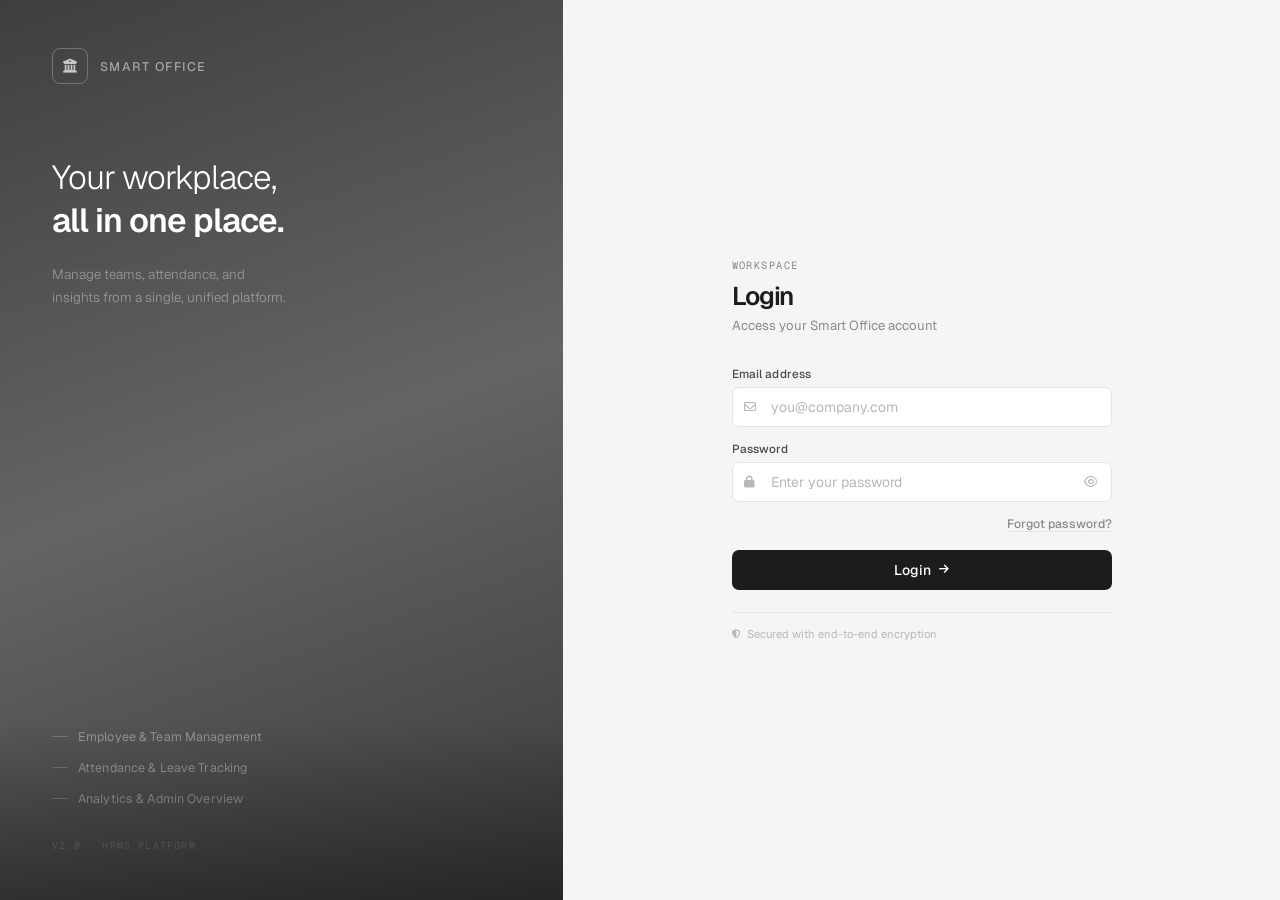
==== commit 7c491827: "design changes" ====
--- a/Smart_Office_Management/src/main/webapp/index.html
+++ b/Smart_Office_Management/src/main/webapp/index.html
@@ -5,393 +5,404 @@
 <meta name="viewport" content="width=device-width, initial-scale=1.0">
 <title>Smart Office — Login</title>
 <link rel="preconnect" href="https://fonts.googleapis.com">
-<link href="https://fonts.googleapis.com/css2?family=DM+Sans:ital,opsz,wght@0,9..40,300;0,9..40,400;0,9..40,500;0,9..40,600;0,9..40,700;1,9..40,400&family=DM+Mono:wght@400;500&family=Syne:wght@600;700;800&display=swap" rel="stylesheet">
+<link href="https://fonts.googleapis.com/css2?family=Geist:wght@300;400;500;600&family=Geist+Mono:wght@400;500&display=swap" rel="stylesheet">
 <link rel="stylesheet" href="https://cdnjs.cloudflare.com/ajax/libs/font-awesome/6.5.0/css/all.min.css">
 
 <style>
 *, *::before, *::after { box-sizing: border-box; margin: 0; padding: 0; }
 
 :root {
-  --panel-bg:   #c3cfe3;
-  --panel-dark: #1a2540;
-  --panel-mid:  #3d4f6e;
-  --panel-soft: #8fa0bc;
-
-  --slate-50:  #f8fafc;
-  --slate-100: #f1f5f9;
-  --slate-200: #e2e8f0;
-  --slate-300: #cbd5e1;
-  --slate-400: #94a3b8;
-  --slate-500: #64748b;
-  --slate-700: #334155;
-  --slate-800: #1e293b;
-
-  --indigo-50:  #eef2ff;
-  --indigo-100: #e0e7ff;
-  --indigo-400: #818cf8;
-  --indigo-500: #6366f1;
-  --indigo-600: #4f46e5;
-  --indigo-700: #4338ca;
-
+  --ink: #1c1c1c;
+  --ink-2: #4a4a4a;
+  --ink-3: #8a8a8a;
+  --ink-4: #b8b8b8;
+  --line: #e4e4e4;
+  --bg: #f5f5f4;
   --white: #ffffff;
-  --bg:        var(--slate-100);
-  --surface:   var(--white);
-  --border:    var(--slate-200);
-  --text:      var(--slate-800);
-  --muted:     var(--slate-500);
-  --accent:    var(--indigo-600);
-  --accent-lt: var(--indigo-50);
-  --accent-ring: rgba(99,102,241,.16);
-}
-
-html, body { height: 100%; font-family: 'DM Sans', system-ui, sans-serif; background: var(--bg); overflow: hidden; }
-
-.page { display: flex; height: 100vh; width: 100vw; overflow: hidden; }
-
-/* ══ LEFT PANEL ══ */
+}
+
+html, body {
+  height: 100%;
+  font-family: 'Geist', system-ui, sans-serif;
+  background: var(--bg);
+  color: var(--ink);
+  overflow: hidden;
+}
+
+.page {
+  display: flex;
+  height: 100vh;
+  width: 100vw;
+}
+
+/* LEFT */
 .left {
-  flex: 0 0 46%;
+  flex: 0 0 44%;
+  display: flex;
+  flex-direction: column;
+  justify-content: space-between;
+  padding: 48px 52px;
   position: relative;
-  background: var(--panel-bg);
+  overflow: hidden;
+}
+
+/* grain overlay */
+.left::before {
+  content: '';
+  position: absolute; inset: 0; z-index: 1;
+  background-image: url("data:image/svg+xml,%3Csvg viewBox='0 0 200 200' xmlns='http://www.w3.org/2000/svg'%3E%3Cfilter id='n'%3E%3CfeTurbulence type='fractalNoise' baseFrequency='0.9' numOctaves='4' stitchTiles='stitch'/%3E%3C/filter%3E%3Crect width='100%25' height='100%25' filter='url(%23n)' opacity='0.04'/%3E%3C/svg%3E");
+  background-size: 180px 180px;
+  pointer-events: none;
+  opacity: .5;
+}
+
+/* bottom logo bar fade */
+.left::after {
+  content: '';
+  position: absolute; bottom: 0; left: 0; right: 0;
+  height: 180px; z-index: 1;
+  background: linear-gradient(to top, rgba(0,0,0,.35) 0%, transparent 100%);
+  pointer-events: none;
+}
+.left-photo {
+  position: absolute; inset: 0;
+  background-image: url('https://images.unsplash.com/photo-1497366216548-37526070297c?w=900&q=80&fit=crop');
+  background-size: cover;
+  background-position: center;
+  z-index: 0;
+}
+
+/* dark gradient overlay for readability */
+.left-photo::after {
+  content: '';
+  position: absolute; inset: 0;
+  background: linear-gradient(
+    160deg,
+    rgba(10,10,10,.78) 0%,
+    rgba(10,10,10,.62) 50%,
+    rgba(10,10,10,.80) 100%
+  );
+}
+
+.left-top { position: relative; z-index: 1; }
+.left-bottom { position: relative; z-index: 1; }
+
+.logo {
+  display: flex;
+  align-items: center;
+  gap: 12px;
+  margin-bottom: 72px;
+}
+.logo-box {
+  width: 36px; height: 36px;
+  border: 1.5px solid rgba(255,255,255,.25);
+  border-radius: 8px;
+  display: flex; align-items: center; justify-content: center;
+  font-size: 14px;
+  color: rgba(255,255,255,.7);
+}
+.logo-name {
+  font-size: .78rem;
+  font-weight: 500;
+  color: rgba(255,255,255,.5);
+  letter-spacing: .12em;
+  text-transform: uppercase;
+}
+
+.headline {
+  font-size: clamp(1.8rem, 2.6vw, 2.4rem);
+  font-weight: 300;
+  color: var(--white);
+  line-height: 1.3;
+  letter-spacing: -.03em;
+  margin-bottom: 20px;
+}
+.headline strong {
+  font-weight: 600;
+  display: block;
+}
+
+.desc {
+  font-size: .84rem;
+  color: rgba(255,255,255,.4);
+  line-height: 1.75;
+  max-width: 240px;
+  font-weight: 300;
+}
+
+.feature-list {
+  list-style: none;
   display: flex;
   flex-direction: column;
+  gap: 14px;
+}
+.feature-list li {
+  display: flex;
+  align-items: center;
+  gap: 10px;
+  font-size: .78rem;
+  color: rgba(255,255,255,.38);
+  font-weight: 400;
+  letter-spacing: .01em;
+}
+.feature-list li::before {
+  content: '';
+  width: 16px; height: 1px;
+  background: rgba(255,255,255,.2);
+  flex-shrink: 0;
+}
+
+.ver {
+  font-family: 'Geist Mono', monospace;
+  font-size: .62rem;
+  color: rgba(255,255,255,.18);
+  letter-spacing: .12em;
+  text-transform: uppercase;
+  margin-top: 32px;
+}
+
+/* RIGHT */
+.right {
+  flex: 0 0 56%;
+  display: flex;
   align-items: center;
   justify-content: center;
-  padding: 52px 52px;
-  overflow: hidden;
-}
-
-/* dot grid */
-.left::before {
-  content: '';
-  position: absolute; inset: 0;
-  background-image: radial-gradient(circle, rgba(26,37,64,.15) 1px, transparent 1px);
-  background-size: 28px 28px;
-  pointer-events: none;
-}
-
-.grid-marks {
-  position: absolute; inset: 0; pointer-events: none;
-  background-image:
-    linear-gradient(rgba(26,37,64,.05) 1px, transparent 1px),
-    linear-gradient(90deg, rgba(26,37,64,.05) 1px, transparent 1px);
-  background-size: 56px 56px;
-}
-
-.stripe-band {
-  position: absolute;
-  width: 200%; height: 70px;
-  background: repeating-linear-gradient(
-    -55deg, transparent, transparent 12px,
-    rgba(26,37,64,.04) 12px, rgba(26,37,64,.04) 24px
-  );
-  top: 50%; transform: translateY(-50%);
-  left: -50%;
-  pointer-events: none;
-}
-
-.arc-bl {
-  position: absolute;
-  width: 340px; height: 340px;
-  border-radius: 50%;
-  border: 2px solid rgba(26,37,64,.08);
-  bottom: -160px; left: -120px;
-  pointer-events: none;
-}
-
-.dot-accent { position: absolute; border-radius: 50%; pointer-events: none; }
-.dot-accent.da1 { width: 76px; height: 76px; background: rgba(26,37,64,.09); top: 60px; right: 60px; animation: dotPulse 6s ease-in-out infinite; }
-.dot-accent.da2 { width: 38px; height: 38px; background: rgba(79,70,229,.2); bottom: 100px; right: 88px; animation: dotPulse 8s ease-in-out infinite 2s; }
-.dot-accent.da3 { width: 13px; height: 13px; background: var(--panel-dark); opacity: .22; top: 140px; left: 54px; animation: dotPulse 7s ease-in-out infinite 1s; }
-@keyframes dotPulse { 0%,100%{transform:scale(1);opacity:1;} 50%{transform:scale(1.12);opacity:.7;} }
-
-.panel-rule {
-  position: absolute; top: 0; right: 0; width: 1px; height: 100%;
-  background: linear-gradient(to bottom, transparent 0%, rgba(26,37,64,.14) 20%, rgba(26,37,64,.14) 80%, transparent 100%);
-}
-
-.logo-mark {
-  position: relative; z-index: 2;
-  width: 76px; height: 76px;
-  background: var(--panel-dark);
-  border-radius: 20px;
-  display: flex; align-items: center; justify-content: center;
-  font-size: 30px; color: var(--panel-bg);
-  margin-bottom: 28px;
-  box-shadow: 0 0 0 6px rgba(26,37,64,.1), 0 12px 36px rgba(26,37,64,.28);
-  animation: floatY 5s ease-in-out infinite;
-}
-@keyframes floatY { 0%,100%{transform:translateY(0);} 50%{transform:translateY(-9px);} }
-
-.brand { position: relative; z-index: 2; text-align: center; margin-bottom: 34px; }
-.brand-title {
-  font-family: 'Syne', sans-serif;
-  font-size: clamp(1.6rem, 2.5vw, 2.15rem);
-  font-weight: 800;
-  color: var(--panel-dark);
-  letter-spacing: -.04em;
-  line-height: 1.15;
-  margin-bottom: 10px;
-}
-.brand-title span { color: var(--indigo-600); }
-.brand-sub { font-size: .875rem; color: var(--panel-mid); line-height: 1.7; max-width: 270px; margin: 0 auto; font-weight: 400; }
-
-.features { position: relative; z-index: 2; display: flex; flex-direction: column; gap: 8px; width: 100%; max-width: 280px; }
-.feature-item {
-  display: flex; align-items: center; gap: 12px;
-  background: rgba(255,255,255,.5);
-  border: 1px solid rgba(26,37,64,.1);
-  border-radius: 10px;
-  padding: 11px 15px;
-  color: var(--panel-dark);
-  font-size: .83rem; font-weight: 600;
-  opacity: 0; transform: translateX(-16px);
-  animation: featureIn .5s cubic-bezier(.22,1,.36,1) forwards;
-  backdrop-filter: blur(6px);
-  box-shadow: 0 1px 4px rgba(26,37,64,.07);
-}
-.feature-item:nth-child(1){animation-delay:.4s;}
-.feature-item:nth-child(2){animation-delay:.56s;}
-.feature-item:nth-child(3){animation-delay:.72s;}
-@keyframes featureIn{to{opacity:1;transform:translateX(0);}}
-
-.feature-item .fi-icon {
-  width: 28px; height: 28px; border-radius: 7px;
-  background: var(--panel-dark);
-  display: flex; align-items: center; justify-content: center;
-  font-size: 11px; color: var(--panel-bg); flex-shrink: 0;
-}
-
-.version-tag {
-  position: absolute; bottom: 22px; z-index: 2;
-  font-family: 'DM Mono', monospace;
-  font-size: .67rem; color: var(--panel-mid);
-  letter-spacing: .1em; opacity: .7;
-}
-
-/* ══ RIGHT PANEL ══ */
-.right {
-  flex: 0 0 54%;
-  background: var(--slate-100);
-  display: flex; align-items: center; justify-content: center;
-  position: relative; overflow: hidden;
-}
-.right::before {
-  content: ''; position: absolute; inset: 0; pointer-events: none;
-  background:
-    radial-gradient(ellipse 65% 50% at 75% 10%, rgba(195,207,227,.35) 0%, transparent 55%),
-    radial-gradient(ellipse 50% 45% at 15% 90%, rgba(238,242,255,.6) 0%, transparent 55%);
-}
-.right::after {
-  content: ''; position: absolute; top: 0; left: 0; right: 0; height: 3px;
-  background: linear-gradient(90deg, #1a2540 0%, var(--indigo-500) 50%, transparent 100%);
-  opacity: .5;
+  background: var(--bg);
+  position: relative;
 }
 
 .card {
-  position: relative; z-index: 1;
-  width: 100%; max-width: 400px; margin: 0 32px;
-  background: var(--surface);
-  border: 1px solid var(--border);
-  border-radius: 16px;
-  padding: 36px 36px 32px;
-  box-shadow: 0 1px 3px rgba(0,0,0,.05), 0 6px 24px rgba(0,0,0,.08), inset 0 0 0 1px rgba(255,255,255,.9);
+  width: 100%;
+  max-width: 380px;
+  margin: 0 40px;
 }
 
 .frm { width: 100%; }
 #frmForgot { display: none; }
 
-@keyframes slideOutLeft  { from{opacity:1;transform:translateX(0);}     to{opacity:0;transform:translateX(-100%);} }
-@keyframes slideInRight  { from{opacity:0;transform:translateX(100%);}  to{opacity:1;transform:translateX(0);}    }
-@keyframes slideOutRight { from{opacity:1;transform:translateX(0);}     to{opacity:0;transform:translateX(100%);} }
-@keyframes slideInLeft   { from{opacity:0;transform:translateX(-100%);} to{opacity:1;transform:translateX(0);}   }
-@keyframes entryReveal   { from{opacity:0;transform:translateY(18px);}  to{opacity:1;transform:translateY(0);}   }
-.anim-slide-out-left  { animation: slideOutLeft  .4s cubic-bezier(.77,0,.18,1) forwards; }
-.anim-slide-in-right  { animation: slideInRight  .4s cubic-bezier(.22,1,.36,1) forwards; }
-.anim-slide-out-right { animation: slideOutRight .4s cubic-bezier(.77,0,.18,1) forwards; }
-.anim-slide-in-left   { animation: slideInLeft   .4s cubic-bezier(.22,1,.36,1) forwards; }
-.anim-entry           { animation: entryReveal   .55s cubic-bezier(.22,1,.36,1) .08s both; }
-
-.card-header {
-  display: flex; align-items: center; gap: 12px;
-  margin-bottom: 22px; padding-bottom: 18px;
-  border-bottom: 1px solid var(--border);
-}
-.card-icon {
-  width: 40px; height: 40px; border-radius: 10px;
-  background: var(--panel-dark);
-  display: flex; align-items: center; justify-content: center;
-  font-size: 14px; color: var(--panel-bg); flex-shrink: 0;
-  box-shadow: 0 2px 8px rgba(26,37,64,.22);
-}
-.card-title { font-family: 'Syne', sans-serif; font-size: 1.22rem; font-weight: 700; color: var(--text); letter-spacing: -.03em; line-height: 1.2; }
-.card-sub { font-size: .78rem; color: var(--muted); margin-top: 2px; }
-
-.field { margin-bottom: 13px; }
-.field label { display: block; font-size: .76rem; font-weight: 600; color: var(--slate-700); margin-bottom: 5px; letter-spacing: .01em; }
+.card-head { margin-bottom: 32px; }
+.card-label {
+  font-family: 'Geist Mono', monospace;
+  font-size: .65rem;
+  letter-spacing: .14em;
+  text-transform: uppercase;
+  color: var(--ink-3);
+  margin-bottom: 10px;
+}
+.card-title {
+  font-size: 1.6rem;
+  font-weight: 600;
+  color: var(--ink);
+  letter-spacing: -.04em;
+  line-height: 1.1;
+}
+.card-sub {
+  font-size: .82rem;
+  color: var(--ink-3);
+  margin-top: 6px;
+  font-weight: 400;
+}
+
+.field { margin-bottom: 14px; }
+.field label {
+  display: block;
+  font-size: .73rem;
+  font-weight: 500;
+  color: var(--ink-2);
+  margin-bottom: 6px;
+  letter-spacing: .01em;
+}
 
 .inp-wrap { position: relative; }
-.inp-wrap .ico { position: absolute; left: 11px; top: 50%; transform: translateY(-50%); color: var(--slate-400); font-size: 12px; pointer-events: none; transition: color .2s; }
 .inp-wrap input {
-  width: 100%; padding: 10px 13px 10px 34px;
-  border: 1.5px solid var(--border); border-radius: 8px;
-  font-family: 'DM Sans', sans-serif; font-size: .875rem;
-  color: var(--text); background: var(--slate-50); outline: none;
-  transition: border-color .2s, box-shadow .2s, background .2s;
-}
-.inp-wrap input::placeholder { color: var(--slate-300); }
-.inp-wrap input:hover  { border-color: var(--slate-300); background: var(--white); }
-.inp-wrap input:focus  { border-color: var(--panel-dark); box-shadow: 0 0 0 3px rgba(26,37,64,.1); background: var(--white); }
-.inp-wrap:focus-within .ico { color: var(--panel-dark); }
-
-.eye-btn { position: absolute; right: 10px; top: 50%; transform: translateY(-50%); background: none; border: none; cursor: pointer; color: var(--slate-400); font-size: 12px; padding: 4px; transition: color .2s; }
-.eye-btn:hover { color: var(--panel-dark); }
-
-.mid-row { display: flex; align-items: center; justify-content: flex-end; margin: 4px 0 16px; }
+  width: 100%;
+  padding: 10px 14px 10px 38px;
+  border: 1px solid var(--line);
+  border-radius: 7px;
+  font-family: 'Geist', sans-serif;
+  font-size: .875rem;
+  color: var(--ink);
+  background: var(--white);
+  outline: none;
+  transition: border-color .15s, box-shadow .15s;
+}
+.inp-wrap input::placeholder { color: var(--ink-4); }
+.inp-wrap input:focus {
+  border-color: var(--ink);
+  box-shadow: 0 0 0 3px rgba(28,28,28,.07);
+}
+.inp-wrap .ico {
+  position: absolute;
+  left: 12px; top: 50%;
+  transform: translateY(-50%);
+  font-size: 12px;
+  color: var(--ink-4);
+  pointer-events: none;
+  transition: color .15s;
+}
+.inp-wrap:focus-within .ico { color: var(--ink-2); }
+
+.eye-btn {
+  position: absolute;
+  right: 10px; top: 50%;
+  transform: translateY(-50%);
+  background: none; border: none; cursor: pointer;
+  color: var(--ink-4); font-size: 12px; padding: 4px;
+  transition: color .15s;
+}
+.eye-btn:hover { color: var(--ink); }
+
+.mid-row {
+  display: flex;
+  justify-content: flex-end;
+  margin: 6px 0 18px;
+}
 .fp-btn {
   background: none; border: none; cursor: pointer;
-  font-family: 'DM Sans', sans-serif; font-size: .78rem; font-weight: 600; color: var(--accent);
-  display: inline-flex; align-items: center; gap: 4px; padding: 0;
-  transition: color .2s, gap .2s;
-}
-.fp-btn:hover { color: var(--panel-dark); gap: 7px; }
-.fp-btn i { font-size: 9px; }
+  font-family: 'Geist', sans-serif;
+  font-size: .76rem; font-weight: 500;
+  color: var(--ink-3);
+  padding: 0;
+  transition: color .15s;
+  text-decoration: underline;
+  text-underline-offset: 3px;
+  text-decoration-color: var(--line);
+}
+.fp-btn:hover { color: var(--ink); text-decoration-color: var(--ink-2); }
 
 .btn-submit {
-  width: 100%; padding: 11.5px 16px; border: none; border-radius: 8px;
-  background: var(--panel-dark); color: var(--panel-bg);
-  font-family: 'Syne', sans-serif; font-size: .9rem; font-weight: 700;
-  letter-spacing: .01em; cursor: pointer;
+  width: 100%;
+  padding: 11px 16px;
+  border: none; border-radius: 7px;
+  background: var(--ink);
+  color: var(--white);
+  font-family: 'Geist', sans-serif;
+  font-size: .875rem; font-weight: 500;
+  letter-spacing: .01em;
+  cursor: pointer;
   display: flex; align-items: center; justify-content: center; gap: 8px;
-  position: relative; overflow: hidden;
-  transition: background .2s, transform .15s, box-shadow .2s;
-  box-shadow: 0 2px 10px rgba(26,37,64,.3);
-}
-.btn-submit:hover { background: var(--panel-mid); transform: translateY(-1px); box-shadow: 0 5px 18px rgba(26,37,64,.35); }
-.btn-submit:active { transform: translateY(0); }
-.btn-submit > * { position: relative; z-index: 1; }
-
-.ripple { position: absolute; border-radius: 50%; background: rgba(195,207,227,.3); transform: scale(0); animation: rippleOut .55s linear; pointer-events: none; }
-@keyframes rippleOut { to { transform: scale(4); opacity: 0; } }
+  transition: opacity .15s, transform .1s;
+}
+.btn-submit:hover { opacity: .85; transform: translateY(-1px); }
+.btn-submit:active { transform: translateY(0); opacity: 1; }
 
 .back-btn {
   display: inline-flex; align-items: center; gap: 6px;
   background: none; border: none; cursor: pointer;
-  font-family: 'DM Sans', sans-serif; font-size: .81rem; font-weight: 600; color: var(--accent);
-  padding: 0; margin-top: 16px;
-  transition: gap .2s, color .2s;
-}
-.back-btn:hover { gap: 10px; color: var(--panel-dark); }
-
-.card-footer {
-  margin-top: 18px; padding-top: 14px;
-  border-top: 1px solid var(--border);
-  display: flex; align-items: center; gap: 7px;
-  font-size: .72rem; color: var(--slate-400);
-}
-.card-footer i { font-size: 10px; color: var(--slate-300); }
-
+  font-family: 'Geist', sans-serif;
+  font-size: .78rem; font-weight: 500;
+  color: var(--ink-3);
+  padding: 0; margin-top: 14px;
+  transition: color .15s;
+  text-decoration: underline;
+  text-underline-offset: 3px;
+  text-decoration-color: var(--line);
+}
+.back-btn:hover { color: var(--ink); }
+
+.divider {
+  height: 1px;
+  background: var(--line);
+  margin: 22px 0 14px;
+}
+
+.footer-note {
+  display: flex;
+  align-items: center;
+  gap: 6px;
+  font-size: .7rem;
+  color: var(--ink-4);
+}
+.footer-note i { font-size: 9px; }
+
+.forgot-desc {
+  font-size: .82rem;
+  color: var(--ink-3);
+  line-height: 1.7;
+  margin-bottom: 20px;
+  font-weight: 400;
+}
+
+/* Animations */
+@keyframes slideOutLeft  { from{opacity:1;transform:translateX(0);}     to{opacity:0;transform:translateX(-20px);} }
+@keyframes slideInRight  { from{opacity:0;transform:translateX(20px);}  to{opacity:1;transform:translateX(0);}    }
+@keyframes slideOutRight { from{opacity:1;transform:translateX(0);}     to{opacity:0;transform:translateX(20px);} }
+@keyframes slideInLeft   { from{opacity:0;transform:translateX(-20px);} to{opacity:1;transform:translateX(0);}   }
+@keyframes entryReveal   { from{opacity:0;transform:translateY(14px);}  to{opacity:1;transform:translateY(0);}   }
+
+.anim-slide-out-left  { animation: slideOutLeft  .3s ease forwards; }
+.anim-slide-in-right  { animation: slideInRight  .3s ease forwards; }
+.anim-slide-out-right { animation: slideOutRight .3s ease forwards; }
+.anim-slide-in-left   { animation: slideInLeft   .3s ease forwards; }
+.anim-entry           { animation: entryReveal   .5s cubic-bezier(.22,1,.36,1) .06s both; }
+
+/* Toast */
 #toast {
   position: fixed; top: 18px; right: 18px;
   display: none; align-items: center; gap: 10px;
-  background: var(--white); border: 1px solid var(--border);
-  border-left: 4px solid var(--panel-dark);
-  color: var(--text); padding: 11px 16px; border-radius: 10px;
-  font-size: .845rem; font-weight: 500;
-  box-shadow: 0 4px 20px rgba(0,0,0,.1); z-index: 9999; max-width: 320px;
-}
-#toast.error   { border-left-color: #ef4444; }
-#toast.success { border-left-color: #22c55e; }
-#toast i { font-size: 14px; flex-shrink: 0; }
-#toast.error   i { color: #ef4444; }
-#toast.success i { color: #22c55e; }
-#toast.info    i { color: var(--panel-dark); }
-@keyframes toastIn  { from{opacity:0;transform:translateX(40px);} to{opacity:1;transform:translateX(0);} }
-@keyframes toastOut { to{opacity:0;transform:translateX(40px);} }
-
-@media (max-width: 780px) { .left{display:none;} .right{flex:0 0 100%;} .card{margin:0 20px;} }
-@media (max-height: 600px) { .card{padding:24px 28px 20px;} .field{margin-bottom:10px;} .mid-row{margin:2px 0 10px;} }
+  background: var(--white);
+  border: 1px solid var(--line);
+  border-left: 3px solid var(--ink);
+  color: var(--ink);
+  padding: 10px 16px; border-radius: 8px;
+  font-size: .82rem; font-weight: 500;
+  box-shadow: 0 4px 20px rgba(0,0,0,.08);
+  z-index: 9999; max-width: 300px;
+}
+#toast.error   { border-left-color: #d63c3c; }
+#toast.success { border-left-color: #2d8a4e; }
+#toast i { font-size: 13px; flex-shrink: 0; color: var(--ink); }
+#toast.error i { color: #d63c3c; }
+#toast.success i { color: #2d8a4e; }
+
+@keyframes toastIn  { from{opacity:0;transform:translateY(-8px);} to{opacity:1;transform:translateY(0);} }
+@keyframes toastOut { to{opacity:0;transform:translateY(-8px);} }
+
+@media (max-width: 740px) { .left{display:none;} .right{flex:0 0 100%;} .card{margin:0 24px;} }
 </style>
 </head>
 <body>
 
 <div class="page">
 
-  <!-- ══ LEFT ══ -->
+  <!-- LEFT -->
   <div class="left">
-    <div class="grid-marks"></div>
-    <div class="stripe-band"></div>
-    <div class="arc-bl"></div>
-    <div class="dot-accent da1"></div>
-    <div class="dot-accent da2"></div>
-    <div class="dot-accent da3"></div>
-    <div class="panel-rule"></div>
-
-    <!-- Inline SVG decorative geometry -->
-    <svg style="position:absolute;inset:0;width:100%;height:100%;pointer-events:none;overflow:hidden;" viewBox="0 0 460 700" preserveAspectRatio="xMidYMid slice" xmlns="http://www.w3.org/2000/svg">
-      <!-- Top-right filled corner triangle -->
-      <polygon points="340,0 460,0 460,160" fill="rgba(26,37,64,.07)"/>
-      <!-- Top-right triangle outline -->
-      <polygon points="320,0 460,0 460,180" fill="none" stroke="rgba(26,37,64,.12)" stroke-width="1.5"/>
-      <!-- Small inner triangle -->
-      <polygon points="390,0 460,0 460,80" fill="none" stroke="rgba(26,37,64,.09)" stroke-width="1"/>
-      <!-- Rotated square bottom-left -->
-      <rect x="22" y="555" width="84" height="84" rx="5" fill="rgba(26,37,64,.05)" stroke="rgba(26,37,64,.1)" stroke-width="1.5" transform="rotate(18 64 597)"/>
-      <!-- Inner rotated square -->
-      <rect x="36" y="569" width="56" height="56" rx="3" fill="none" stroke="rgba(26,37,64,.07)" stroke-width="1" transform="rotate(18 64 597)"/>
-      <!-- Hexagon left-mid -->
-      <polygon points="48,248 68,236 88,248 88,272 68,284 48,272" fill="rgba(26,37,64,.05)" stroke="rgba(26,37,64,.1)" stroke-width="1.5"/>
-      <!-- Cross-hair right -->
-      <line x1="395" y1="418" x2="395" y2="462" stroke="rgba(26,37,64,.13)" stroke-width="1.5"/>
-      <line x1="373" y1="440" x2="417" y2="440" stroke="rgba(26,37,64,.13)" stroke-width="1.5"/>
-      <circle cx="395" cy="440" r="5" fill="none" stroke="rgba(26,37,64,.13)" stroke-width="1.5"/>
-      <!-- Diagonal accent line -->
-      <line x1="0" y1="680" x2="110" y2="490" stroke="rgba(79,70,229,.15)" stroke-width="2"/>
-      <!-- Circle outline top-left area -->
-      <circle cx="80" cy="80" r="38" fill="none" stroke="rgba(26,37,64,.08)" stroke-width="1.5"/>
-      <circle cx="80" cy="80" r="20" fill="none" stroke="rgba(26,37,64,.06)" stroke-width="1"/>
-    </svg>
-
-    <div class="logo-mark">
-      <i class="fa-solid fa-building-columns"></i>
+    <div class="left-photo"></div>
+    <div class="left-top">
+      <div class="logo">
+        <div class="logo-box"><i class="fa-solid fa-building-columns"></i></div>
+        <span class="logo-name">Smart Office</span>
+      </div>
+
+      <div class="headline">
+        Your workplace,<br>
+        <strong>all in one place.</strong>
+      </div>
+      <p class="desc">Manage teams, attendance, and insights from a single, unified platform.</p>
     </div>
 
-    <div class="brand">
-      <div class="brand-title">Smart<span> Office</span><br>HRMS</div>
-      <p class="brand-sub">All-in-one platform for modern workplace operations, teams &amp; productivity.</p>
+    <div class="left-bottom">
+      <ul class="feature-list">
+        <li>Employee &amp; Team Management</li>
+        <li>Attendance &amp; Leave Tracking</li>
+        <li>Analytics &amp; Admin Overview</li>
+      </ul>
+      <div class="ver">v2.0 · HRMS Platform</div>
     </div>
-
-    <div class="features">
-      <div class="feature-item">
-        <div class="fi-icon"><i class="fa-solid fa-users"></i></div>
-        Employee &amp; Team Management
-      </div>
-      <div class="feature-item">
-        <div class="fi-icon"><i class="fa-solid fa-user-check"></i></div>
-        Attendance &amp; Leave Tracking
-      </div>
-      <div class="feature-item">
-        <div class="fi-icon"><i class="fa-solid fa-chart-line"></i></div>
-        Analytics &amp; Admin Overview
-      </div>
-    </div>
-
-    <span class="version-tag">v2.0 · Smart Office</span>
   </div>
 
-  <!-- ══ RIGHT ══ -->
+  <!-- RIGHT -->
   <div class="right">
     <div class="card">
 
       <!-- LOGIN -->
       <div class="frm anim-entry" id="frmLogin">
-        <div class="card-header">
-          <div class="card-icon"><i class="fa-solid fa-user-shield"></i></div>
-          <div>
-            <div class="card-title">Sign in</div>
-            <div class="card-sub">Access your workspace</div>
-          </div>
+        <div class="card-head">
+          <div class="card-label">Workspace</div>
+          <div class="card-title">Login</div>
+          <div class="card-sub">Access your Smart Office account</div>
         </div>
+
         <form action="Login" method="post" autocomplete="on">
           <div class="field">
             <label for="loginEmail">Email address</label>
@@ -411,16 +422,16 @@
             </div>
           </div>
           <div class="mid-row">
-            <button type="button" class="fp-btn" id="btnShowForgot">
-              Forgot password? <i class="fa-solid fa-arrow-right"></i>
-            </button>
+            <button type="button" class="fp-btn" id="btnShowForgot">Forgot password?</button>
           </div>
           <button type="submit" class="btn-submit">
-            <span>Sign in</span>
-            <i class="fa-solid fa-right-to-bracket"></i>
+            <span>Login</span>
+            <i class="fa-solid fa-arrow-right" style="font-size:11px"></i>
           </button>
         </form>
-        <div class="card-footer">
+
+        <div class="divider"></div>
+        <div class="footer-note">
           <i class="fa-solid fa-shield-halved"></i>
           Secured with end-to-end encryption
         </div>
@@ -428,16 +439,14 @@
 
       <!-- FORGOT -->
       <div class="frm" id="frmForgot">
-        <div class="card-header">
-          <div class="card-icon"><i class="fa-solid fa-key"></i></div>
-          <div>
-            <div class="card-title">Reset password</div>
-            <div class="card-sub">We'll send a secure link</div>
-          </div>
+        <div class="card-head">
+          <div class="card-label">Account recovery</div>
+          <div class="card-title">Reset password</div>
+          <div class="card-sub">We'll send you a secure link</div>
         </div>
-        <p style="font-size:.82rem;color:var(--muted);line-height:1.65;margin-bottom:18px;">
-          Enter your registered email and we'll send a reset link valid for 20 minutes.
-        </p>
+
+        <p class="forgot-desc">Enter your registered email and we'll send a reset link valid for 20 minutes.</p>
+
         <form action="ForgotPasswordServlet" method="post" autocomplete="off">
           <div class="field">
             <label for="forgotEmail">Email address</label>
@@ -448,18 +457,21 @@
           </div>
           <button type="submit" class="btn-submit">
             <span>Send reset link</span>
-            <i class="fa-solid fa-paper-plane"></i>
+            <i class="fa-solid fa-paper-plane" style="font-size:11px"></i>
           </button>
         </form>
+
         <button type="button" class="back-btn" id="btnShowLogin">
-          <i class="fa-solid fa-arrow-left" style="font-size:10px"></i>
+          <i class="fa-solid fa-arrow-left" style="font-size:9px"></i>
           Back to sign in
         </button>
-        <div class="card-footer">
-          <i class="fa-solid fa-shield-halved"></i>
-          Secured with end-to-end encryption
-        </div>
-      </div>
+
+<!--         <div class="divider"></div> -->
+<!--         <div class="footer-note"> -->
+<!--           <i class="fa-solid fa-shield-halved"></i> -->
+<!--           Secured with end-to-end encryption -->
+<!--         </div> -->
+<!--       </div> -->
 
     </div>
   </div>
@@ -481,9 +493,9 @@
     frmForgot.style.display = 'block';
     requestAnimationFrame(function () { requestAnimationFrame(function () {
       frmForgot.classList.add('anim-slide-in-right');
-      setTimeout(function () { frmForgot.classList.remove('anim-slide-in-right'); document.getElementById('forgotEmail').focus(); busy = false; }, 420);
+      setTimeout(function () { frmForgot.classList.remove('anim-slide-in-right'); document.getElementById('forgotEmail').focus(); busy = false; }, 350);
     }); });
-  }, 420);
+  }, 320);
 });
 
 document.getElementById('btnShowLogin').addEventListener('click', function () {
@@ -494,40 +506,29 @@
     frmLogin.style.display = 'block';
     requestAnimationFrame(function () { requestAnimationFrame(function () {
       frmLogin.classList.add('anim-slide-in-left');
-      setTimeout(function () { frmLogin.classList.remove('anim-slide-in-left'); document.getElementById('loginEmail').focus(); busy = false; }, 420);
+      setTimeout(function () { frmLogin.classList.remove('anim-slide-in-left'); document.getElementById('loginEmail').focus(); busy = false; }, 350);
     }); });
-  }, 420);
+  }, 320);
 });
 
 const eyeBtn = document.getElementById('eyeBtn');
 const eyeIco = document.getElementById('eyeIco');
 const pwInp  = document.getElementById('loginPwd');
-const showPw = () => { pwInp.type = 'text';     eyeIco.className = 'fa-regular fa-eye-slash'; };
-const hidePw = () => { pwInp.type = 'password'; eyeIco.className = 'fa-regular fa-eye'; };
-eyeBtn.addEventListener('mousedown',  showPw);
-eyeBtn.addEventListener('mouseup',    hidePw);
-eyeBtn.addEventListener('mouseleave', hidePw);
-eyeBtn.addEventListener('touchstart', e => { e.preventDefault(); showPw(); });
-eyeBtn.addEventListener('touchend',   hidePw);
-
-document.querySelectorAll('.btn-submit').forEach(btn => {
-  btn.addEventListener('click', function (e) {
-    const r = document.createElement('span');
-    const rect = this.getBoundingClientRect();
-    const sz = Math.max(rect.width, rect.height);
-    r.className = 'ripple';
-    r.style.cssText = `width:${sz}px;height:${sz}px;left:${e.clientX-rect.left-sz/2}px;top:${e.clientY-rect.top-sz/2}px`;
-    this.appendChild(r); setTimeout(() => r.remove(), 600);
-  });
-});
+eyeBtn.addEventListener('mousedown',  () => { pwInp.type = 'text';     eyeIco.className = 'fa-regular fa-eye-slash'; });
+eyeBtn.addEventListener('mouseup',    () => { pwInp.type = 'password'; eyeIco.className = 'fa-regular fa-eye'; });
+eyeBtn.addEventListener('mouseleave', () => { pwInp.type = 'password'; eyeIco.className = 'fa-regular fa-eye'; });
+eyeBtn.addEventListener('touchstart', e => { e.preventDefault(); pwInp.type = 'text'; eyeIco.className = 'fa-regular fa-eye-slash'; });
+eyeBtn.addEventListener('touchend',   () => { pwInp.type = 'password'; eyeIco.className = 'fa-regular fa-eye'; });
 
 function showToast(msg, type = 'success') {
-  const t = document.getElementById('toast'); const ti = document.getElementById('toastIco'); const tm = document.getElementById('toastMsg');
+  const t = document.getElementById('toast');
+  const ti = document.getElementById('toastIco');
+  const tm = document.getElementById('toastMsg');
   t.style.display = 'none'; t.className = ''; t.offsetHeight;
-  ti.className   = type === 'error' ? 'fa-solid fa-circle-xmark' : type === 'success' ? 'fa-solid fa-circle-check' : 'fa-solid fa-circle-info';
+  ti.className = type === 'error' ? 'fa-solid fa-circle-xmark' : type === 'success' ? 'fa-solid fa-circle-check' : 'fa-solid fa-circle-info';
   tm.textContent = msg; t.className = type; t.style.display = 'flex';
-  t.style.animation = 'toastIn .38s cubic-bezier(.22,1,.36,1) both';
-  setTimeout(() => { t.style.animation = 'toastOut .32s ease forwards'; setTimeout(() => { t.style.display='none'; t.className=''; }, 350); }, 3400);
+  t.style.animation = 'toastIn .3s ease both';
+  setTimeout(() => { t.style.animation = 'toastOut .3s ease forwards'; setTimeout(() => { t.style.display='none'; t.className=''; }, 320); }, 3400);
 }
 
 const sp = new URLSearchParams(window.location.search);
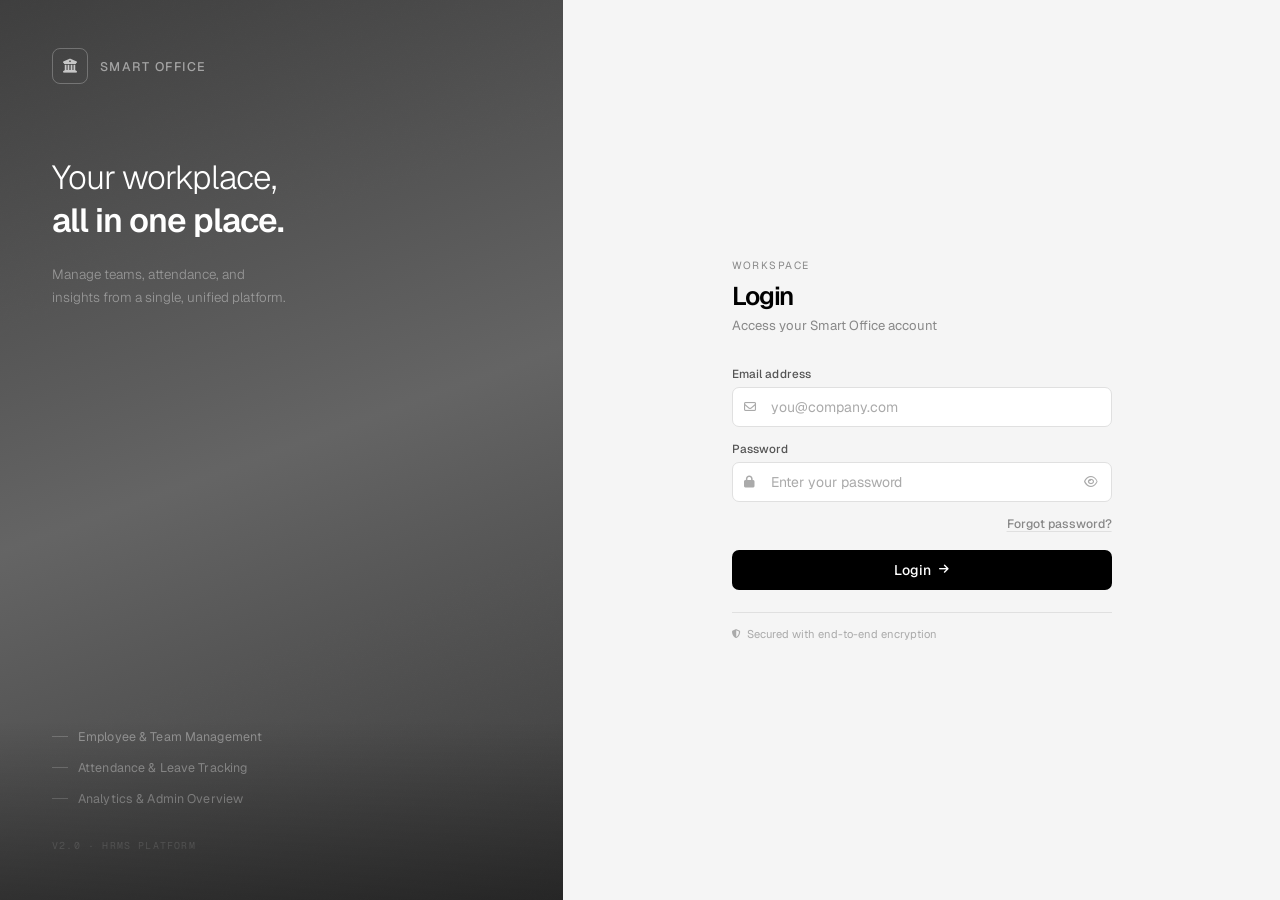
==== commit dc98ea99: "uichanges" ====
--- a/Smart_Office_Management/src/main/webapp/index.html
+++ b/Smart_Office_Management/src/main/webapp/index.html
@@ -5,25 +5,27 @@
 <meta name="viewport" content="width=device-width, initial-scale=1.0">
 <title>Smart Office — Login</title>
 <link rel="preconnect" href="https://fonts.googleapis.com">
+<link rel="preconnect" href="https://fonts.gstatic.com" crossorigin>
 <link href="https://fonts.googleapis.com/css2?family=Geist:wght@300;400;500;600&family=Geist+Mono:wght@400;500&display=swap" rel="stylesheet">
 <link rel="stylesheet" href="https://cdnjs.cloudflare.com/ajax/libs/font-awesome/6.5.0/css/all.min.css">
+<link rel="stylesheet" href="css/smart-office-theme.css">
 
 <style>
 *, *::before, *::after { box-sizing: border-box; margin: 0; padding: 0; }
 
 :root {
-  --ink: #1c1c1c;
-  --ink-2: #4a4a4a;
-  --ink-3: #8a8a8a;
-  --ink-4: #b8b8b8;
-  --line: #e4e4e4;
-  --bg: #f5f5f4;
+  --ink: #000000;
+  --ink-2: #555555;
+  --ink-3: #888888;
+  --ink-4: #aaaaaa;
+  --line: #e0e0e0;
+  --bg: #f5f5f5;
   --white: #ffffff;
 }
 
 html, body {
   height: 100%;
-  font-family: 'Geist', system-ui, sans-serif;
+  font-family: 'Geist', system-ui, -apple-system, sans-serif;
   background: var(--bg);
   color: var(--ink);
   overflow: hidden;
@@ -182,7 +184,7 @@
 
 .card-head { margin-bottom: 32px; }
 .card-label {
-  font-family: 'Geist Mono', monospace;
+  font-family: 'Geist', system-ui, sans-serif;
   font-size: .65rem;
   letter-spacing: .14em;
   text-transform: uppercase;
@@ -219,7 +221,7 @@
   padding: 10px 14px 10px 38px;
   border: 1px solid var(--line);
   border-radius: 7px;
-  font-family: 'Geist', sans-serif;
+  font-family: 'Geist', system-ui, sans-serif;
   font-size: .875rem;
   color: var(--ink);
   background: var(--white);
@@ -229,7 +231,7 @@
 .inp-wrap input::placeholder { color: var(--ink-4); }
 .inp-wrap input:focus {
   border-color: var(--ink);
-  box-shadow: 0 0 0 3px rgba(28,28,28,.07);
+  box-shadow: 0 0 0 3px rgba(0,0,0,.08);
 }
 .inp-wrap .ico {
   position: absolute;
@@ -259,7 +261,7 @@
 }
 .fp-btn {
   background: none; border: none; cursor: pointer;
-  font-family: 'Geist', sans-serif;
+  font-family: 'Geist', system-ui, sans-serif;
   font-size: .76rem; font-weight: 500;
   color: var(--ink-3);
   padding: 0;
@@ -276,7 +278,7 @@
   border: none; border-radius: 7px;
   background: var(--ink);
   color: var(--white);
-  font-family: 'Geist', sans-serif;
+  font-family: 'Geist', system-ui, sans-serif;
   font-size: .875rem; font-weight: 500;
   letter-spacing: .01em;
   cursor: pointer;
@@ -289,7 +291,7 @@
 .back-btn {
   display: inline-flex; align-items: center; gap: 6px;
   background: none; border: none; cursor: pointer;
-  font-family: 'Geist', sans-serif;
+  font-family: 'Geist', system-ui, sans-serif;
   font-size: .78rem; font-weight: 500;
   color: var(--ink-3);
   padding: 0; margin-top: 14px;
@@ -338,7 +340,7 @@
 
 /* Toast */
 #toast {
-  position: fixed; top: 18px; right: 18px;
+  position: fixed; bottom: 18px; right: 18px; top: auto;
   display: none; align-items: center; gap: 10px;
   background: var(--white);
   border: 1px solid var(--line);
@@ -355,8 +357,8 @@
 #toast.error i { color: #d63c3c; }
 #toast.success i { color: #2d8a4e; }
 
-@keyframes toastIn  { from{opacity:0;transform:translateY(-8px);} to{opacity:1;transform:translateY(0);} }
-@keyframes toastOut { to{opacity:0;transform:translateY(-8px);} }
+@keyframes toastIn  { from{opacity:0;transform:translateY(8px);} to{opacity:1;transform:translateY(0);} }
+@keyframes toastOut { to{opacity:0;transform:translateY(8px);} }
 
 @media (max-width: 740px) { .left{display:none;} .right{flex:0 0 100%;} .card{margin:0 24px;} }
 </style>
@@ -481,6 +483,11 @@
 <div id="toast"><i id="toastIco"></i><span id="toastMsg"></span></div>
 
 <script>
+(function () {
+  if (window.self !== window.top) {
+    window.top.location.replace(window.location.href);
+  }
+})();
 const frmLogin  = document.getElementById('frmLogin');
 const frmForgot = document.getElementById('frmForgot');
 let busy = false;
--- a/Smart_Office_Management/src/main/webapp/css/smart-office-theme.css
+++ b/Smart_Office_Management/src/main/webapp/css/smart-office-theme.css
@@ -0,0 +1,280 @@
+/**
+ * Smart Office — shared UI tokens (login + dashboard shells)
+ * Palette: primary black, white surfaces, gray text, light borders (matches login)
+ */
+:root {
+  --so-black: #000000;
+  --so-black-soft: #111111;
+  --so-text: #555555;
+  --so-text-muted: #888888;
+  --so-text-light: #aaaaaa;
+  --so-border: #e0e0e0;
+  --so-bg: #ffffff;
+  --so-bg-page: #f5f5f5;
+  --so-sidebar-bg: #2d2d2d;
+  --so-sidebar-border: #242424;
+  --so-sidebar-active: rgba(255, 255, 255, 0.14);
+  --so-sidebar-hover: rgba(255, 255, 255, 0.08);
+  --so-sidebar-width: 18rem;
+  --so-font: "Geist", system-ui, -apple-system, "Segoe UI", sans-serif;
+  --so-font-mono: "Geist Mono", ui-monospace, monospace;
+  /* Inner iframe pages (adminOverview / employee views) */
+  --so-content-bg: #f0f2f8;
+  --so-content-text: #1a1d2e;
+  --so-content-text-muted: #5a6278;
+  --so-content-text-dim: #9aa0b8;
+  --so-content-border: #e4e8f0;
+}
+
+/* Fluid root type — scales between mobile and desktop (all pages using this stylesheet) */
+html {
+  font-size: clamp(14px, 3.75vw, 16px);
+}
+
+/* Shell layout (admin / user / manager dashboard) */
+body.so-shell {
+  font-family: var(--so-font);
+  color: var(--so-text);
+  background: var(--so-bg-page);
+}
+
+.so-header {
+  background: var(--so-bg) !important;
+  border-color: var(--so-border) !important;
+  box-shadow: 0 1px 0 rgba(0, 0, 0, 0.06);
+  padding: 0.5rem 0.75rem !important;
+  min-height: 0 !important;
+  font-family: var(--so-font);
+}
+
+@media (min-width: 640px) {
+  .so-header {
+    padding-left: 1rem !important;
+    padding-right: 1rem !important;
+  }
+}
+
+.so-header h1 {
+  color: var(--so-black) !important;
+  font-size: 0.9375rem !important;
+  font-weight: 600 !important;
+  line-height: 1.25 !important;
+  letter-spacing: -0.02em;
+  font-family: var(--so-font);
+}
+
+@media (min-width: 640px) {
+  .so-header h1 {
+    font-size: 1rem !important;
+  }
+}
+
+.so-header .so-welcome,
+.so-header .text-slate-600 {
+  color: var(--so-text) !important;
+  font-size: 0.8125rem !important;
+  font-family: var(--so-font);
+}
+
+.so-header .so-welcome strong,
+.so-header strong.text-slate-800 {
+  color: var(--so-black) !important;
+}
+
+.so-main {
+  background: var(--so-bg-page) !important;
+}
+
+/* Sidebar: soft charcoal (“light black”), compact width */
+.so-sidebar {
+  background: var(--so-sidebar-bg) !important;
+  border-color: var(--so-sidebar-border) !important;
+  box-shadow: none !important;
+  width: var(--so-sidebar-width) !important;
+  min-width: var(--so-sidebar-width) !important;
+  max-width: min(85vw, var(--so-sidebar-width)) !important;
+}
+
+.so-sidebar nav,
+.so-sidebar .border-t,
+.so-sidebar .sidebar-bottom {
+  border-color: rgba(255, 255, 255, 0.1) !important;
+}
+
+/* Nav buttons: default */
+.so-sidebar .sidebar-btn {
+  color: rgba(255, 255, 255, 0.78) !important;
+  background: transparent !important;
+}
+
+.so-sidebar .sidebar-btn:hover {
+  background: var(--so-sidebar-hover) !important;
+  color: #ffffff !important;
+}
+
+/* Active — JS adds bg-indigo-50 + text-indigo-700 (admin/manager) or .active (user) */
+.so-sidebar .sidebar-btn.bg-indigo-50,
+.so-sidebar .sidebar-btn.text-indigo-700,
+.so-sidebar .sidebar-btn.active {
+  background: var(--so-sidebar-active) !important;
+  color: #ffffff !important;
+  font-weight: 600 !important;
+}
+
+.so-sidebar .sidebar-btn i {
+  color: inherit;
+  opacity: 0.95;
+}
+
+.so-sidebar .sidebar-btn,
+.so-sidebar a[href*="logout"] {
+  font-size: clamp(0.8125rem, 0.2vw + 0.78rem, 0.9375rem) !important;
+  line-height: 1.35 !important;
+}
+
+/* Logout */
+.so-sidebar a[href*="logout"],
+.so-sidebar .so-logout {
+  color: #fca5a5 !important;
+}
+
+.so-sidebar a[href*="logout"]:hover,
+.so-sidebar .so-logout:hover {
+  background: rgba(248, 113, 113, 0.12) !important;
+  color: #fecaca !important;
+}
+
+.so-sidebar .sidebar-logout-btn {
+  color: #fca5a5 !important;
+}
+
+.so-sidebar .sidebar-logout-btn:hover {
+  background: rgba(248, 113, 113, 0.12) !important;
+  color: #fecaca !important;
+}
+
+/* Mobile menu button in header (stays on white bar) */
+.so-menu-btn {
+  border-color: var(--so-border) !important;
+  color: var(--so-text) !important;
+  width: 2rem !important;
+  height: 2rem !important;
+  min-width: 2rem !important;
+  min-height: 2rem !important;
+  border-radius: 0.5rem !important;
+}
+
+.so-menu-btn i {
+  font-size: 0.9375rem !important;
+}
+
+/* Notification bell on white header — compact to match slim navbar */
+.so-header .notif-trigger {
+  border-color: var(--so-border) !important;
+  color: var(--so-text) !important;
+  width: 2rem !important;
+  height: 2rem !important;
+  min-width: 2rem !important;
+  min-height: 2rem !important;
+  border-radius: 0.5rem !important;
+}
+
+.so-header .notif-trigger:hover {
+  background: var(--so-bg-page) !important;
+  color: var(--so-black) !important;
+}
+
+.so-header .notif-trigger i {
+  font-size: 1rem !important;
+}
+
+.notif-badge {
+  border-color: var(--so-bg) !important;
+}
+
+/* manager.jsp — notification bell: primary black, compact */
+body.so-shell .icon-btn {
+  background: var(--so-black) !important;
+  width: 2rem !important;
+  height: 2rem !important;
+  min-width: 2rem !important;
+  border-radius: 0.5rem !important;
+}
+
+body.so-shell .icon-btn:hover {
+  background: var(--so-black-soft) !important;
+}
+
+body.so-shell .icon-btn i {
+  font-size: 0.9375rem !important;
+}
+
+/* manager.jsp monolithic page — top bar (compact, matches shell headers) */
+.so-shell .top-bar,
+body.so-shell .top-bar {
+  background: var(--so-bg) !important;
+  border-bottom: 1px solid var(--so-border) !important;
+  height: 2.75rem !important;
+  min-height: 2.75rem !important;
+  padding: 0 1rem !important;
+  box-shadow: 0 1px 0 rgba(0, 0, 0, 0.06) !important;
+}
+
+.so-shell .top-bar h2 {
+  color: var(--so-black) !important;
+  font-family: var(--so-font);
+  font-size: clamp(0.875rem, 0.35vw + 0.8rem, 1rem) !important;
+  font-weight: 600 !important;
+  line-height: 1.25 !important;
+  letter-spacing: -0.02em;
+}
+
+.so-shell .welcome {
+  color: var(--so-text) !important;
+  font-family: var(--so-font);
+  font-size: clamp(0.75rem, 0.25vw + 0.7rem, 0.875rem) !important;
+}
+
+.so-shell .content-area {
+  background: var(--so-bg-page) !important;
+}
+
+/* manager.jsp dark-theme toggle — keep sidebar dark */
+body.dark-theme .sidebar.so-sidebar {
+  background: #3d3d3d !important;
+}
+body.dark-theme .sidebar-btn.active {
+  background: rgba(255, 255, 255, 0.12) !important;
+  color: #fff !important;
+}
+
+/* ── Iframe content pages (employee / shared views — match adminOverview tokens) ── */
+body.user-iframe-page {
+  font-family: var(--so-font) !important;
+  font-size: clamp(0.875rem, 0.2vw + 0.82rem, 1rem);
+  color: var(--so-content-text);
+  background: var(--so-content-bg) !important;
+  -webkit-font-smoothing: antialiased;
+  -moz-osx-font-smoothing: grayscale;
+}
+
+body.user-iframe-page h1,
+body.user-iframe-page h2,
+body.user-iframe-page h3 {
+  font-family: var(--so-font);
+  letter-spacing: -0.02em;
+}
+
+body.user-iframe-page h1 {
+  font-size: clamp(1.25rem, 2.5vw + 0.5rem, 1.625rem);
+  line-height: 1.2;
+}
+
+body.user-iframe-page h2 {
+  font-size: clamp(1.05rem, 1.8vw + 0.45rem, 1.35rem);
+  line-height: 1.25;
+}
+
+body.user-iframe-page h3 {
+  font-size: clamp(0.95rem, 1.2vw + 0.5rem, 1.125rem);
+}
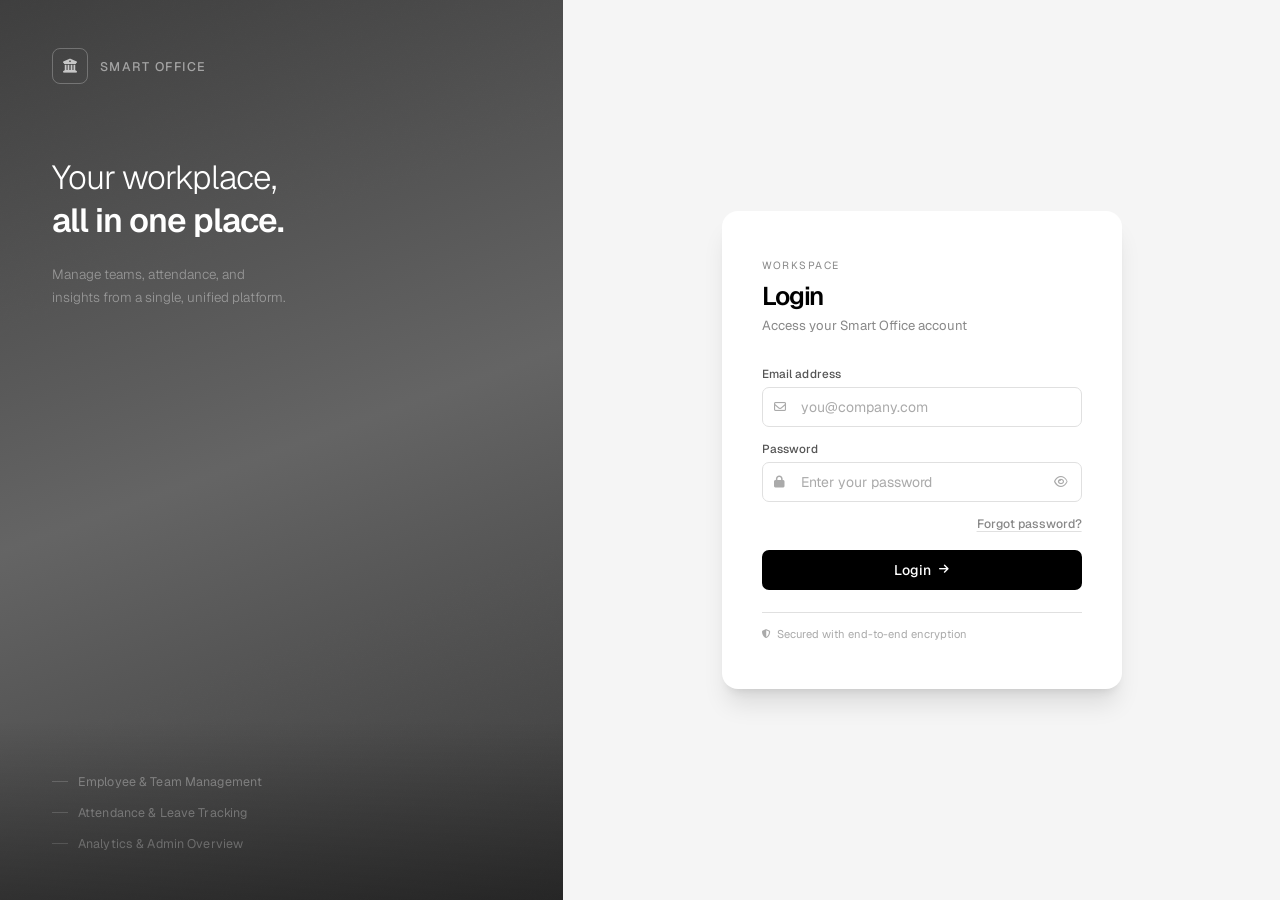
==== commit 94d208ff: "Login Page UI Changes..." ====
--- a/Smart_Office_Management/src/main/webapp/index.html
+++ b/Smart_Office_Management/src/main/webapp/index.html
@@ -175,8 +175,14 @@
 
 .card {
   width: 100%;
-  max-width: 380px;
-  margin: 0 40px;
+  max-width: 400px;
+  margin: 0 32px;
+  background: var(--white);
+  border-radius: 16px;
+  box-shadow: 0 20px 25px -5px rgb(0 0 0 / 0.1), 
+              0 8px 10px -6px rgb(0 0 0 / 0.1);
+  padding: 48px 40px;
+  position: relative;
 }
 
 .frm { width: 100%; }
@@ -360,7 +366,15 @@
 @keyframes toastIn  { from{opacity:0;transform:translateY(8px);} to{opacity:1;transform:translateY(0);} }
 @keyframes toastOut { to{opacity:0;transform:translateY(8px);} }
 
-@media (max-width: 740px) { .left{display:none;} .right{flex:0 0 100%;} .card{margin:0 24px;} }
+@media (max-width: 768px) {
+  .left { display: none; }
+  .right { flex: 0 0 100%; }
+  .card {
+    margin: 24px 20px;
+    padding: 40px 28px;
+    max-width: none;
+  }
+}
 </style>
 </head>
 <body>
@@ -389,7 +403,7 @@
         <li>Attendance &amp; Leave Tracking</li>
         <li>Analytics &amp; Admin Overview</li>
       </ul>
-      <div class="ver">v2.0 · HRMS Platform</div>
+<!--       <div class="ver">v2.0 · HRMS Platform</div> -->
     </div>
   </div>
 
@@ -443,7 +457,7 @@
       <div class="frm" id="frmForgot">
         <div class="card-head">
           <div class="card-label">Account recovery</div>
-          <div class="card-title">Reset password</div>
+          <div class="card-title">Forget password</div>
           <div class="card-sub">We'll send you a secure link</div>
         </div>
 
@@ -465,7 +479,7 @@
 
         <button type="button" class="back-btn" id="btnShowLogin">
           <i class="fa-solid fa-arrow-left" style="font-size:9px"></i>
-          Back to sign in
+          Back to Login
         </button>
 
 <!--         <div class="divider"></div> -->
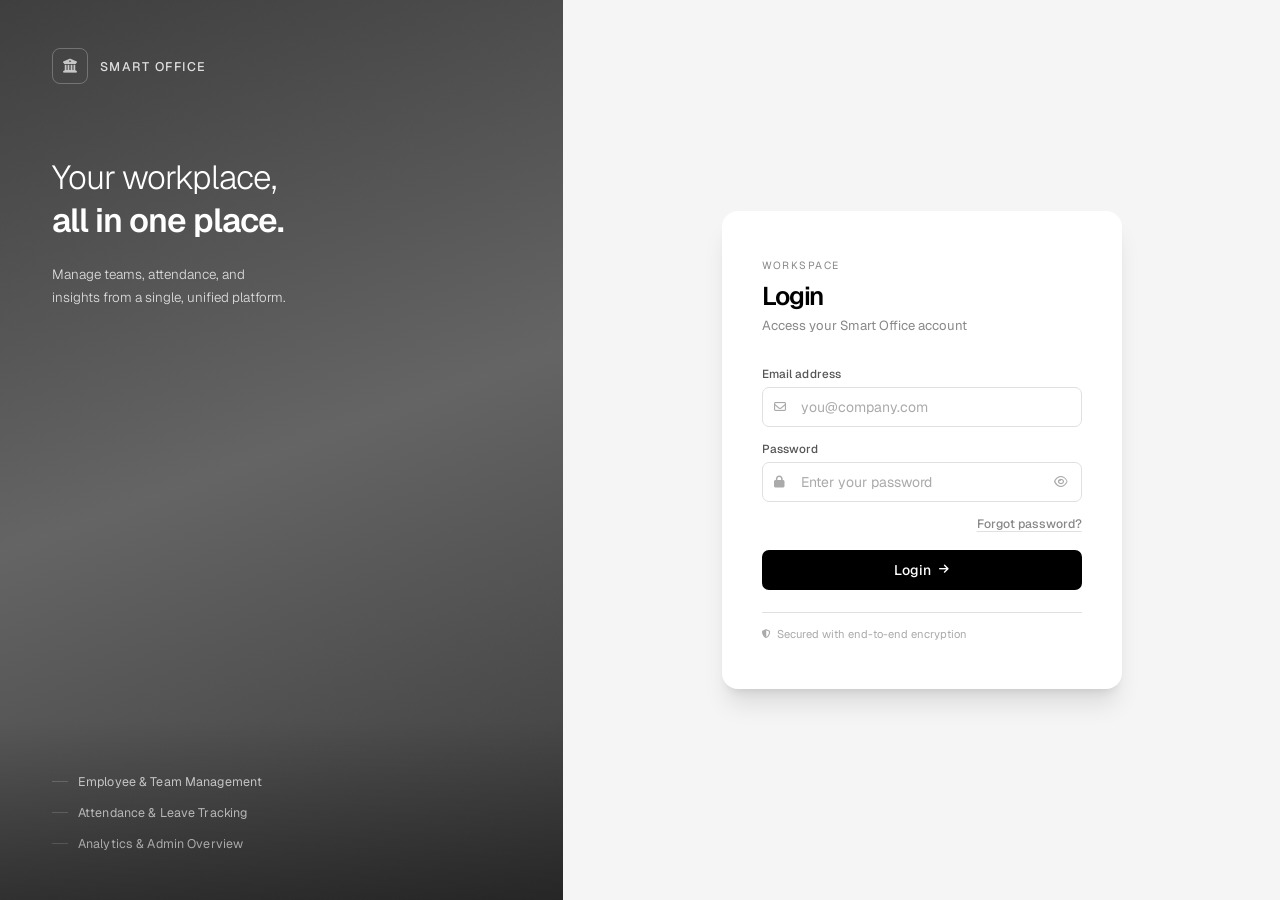
==== commit 86980dfb: "index changes" ====
--- a/Smart_Office_Management/src/main/webapp/index.html
+++ b/Smart_Office_Management/src/main/webapp/index.html
@@ -6,497 +6,660 @@
 <title>Smart Office — Login</title>
 <link rel="preconnect" href="https://fonts.googleapis.com">
 <link rel="preconnect" href="https://fonts.gstatic.com" crossorigin>
-<link href="https://fonts.googleapis.com/css2?family=Geist:wght@300;400;500;600&family=Geist+Mono:wght@400;500&display=swap" rel="stylesheet">
-<link rel="stylesheet" href="https://cdnjs.cloudflare.com/ajax/libs/font-awesome/6.5.0/css/all.min.css">
+<link
+	href="https://fonts.googleapis.com/css2?family=Geist:wght@300;400;500;600&family=Geist+Mono:wght@400;500&display=swap"
+	rel="stylesheet">
+<link rel="stylesheet"
+	href="https://cdnjs.cloudflare.com/ajax/libs/font-awesome/6.5.0/css/all.min.css">
 <link rel="stylesheet" href="css/smart-office-theme.css">
+<script src="js/smart-office-toast.js"></script>
 
 <style>
-*, *::before, *::after { box-sizing: border-box; margin: 0; padding: 0; }
+*, *::before, *::after {
+	box-sizing: border-box;
+	margin: 0;
+	padding: 0;
+}
 
 :root {
-  --ink: #000000;
-  --ink-2: #555555;
-  --ink-3: #888888;
-  --ink-4: #aaaaaa;
-  --line: #e0e0e0;
-  --bg: #f5f5f5;
-  --white: #ffffff;
+	--ink: #000000;
+	--ink-2: #555555;
+	--ink-3: #888888;
+	--ink-4: #aaaaaa;
+	--line: #e0e0e0;
+	--bg: #f5f5f5;
+	--white: #ffffff;
 }
 
 html, body {
-  height: 100%;
-  font-family: 'Geist', system-ui, -apple-system, sans-serif;
-  background: var(--bg);
-  color: var(--ink);
-  overflow: hidden;
+	height: 100%;
+	font-family: 'Geist', system-ui, -apple-system, sans-serif;
+	background: var(--bg);
+	color: var(--ink);
+	overflow: hidden;
 }
 
 .page {
-  display: flex;
-  height: 100vh;
-  width: 100vw;
+	display: flex;
+	height: 100vh;
+	width: 100vw;
 }
 
 /* LEFT */
 .left {
-  flex: 0 0 44%;
-  display: flex;
-  flex-direction: column;
-  justify-content: space-between;
-  padding: 48px 52px;
-  position: relative;
-  overflow: hidden;
+	flex: 0 0 44%;
+	display: flex;
+	flex-direction: column;
+	justify-content: space-between;
+	padding: 48px 52px;
+	position: relative;
+	overflow: hidden;
 }
 
 /* grain overlay */
 .left::before {
-  content: '';
-  position: absolute; inset: 0; z-index: 1;
-  background-image: url("data:image/svg+xml,%3Csvg viewBox='0 0 200 200' xmlns='http://www.w3.org/2000/svg'%3E%3Cfilter id='n'%3E%3CfeTurbulence type='fractalNoise' baseFrequency='0.9' numOctaves='4' stitchTiles='stitch'/%3E%3C/filter%3E%3Crect width='100%25' height='100%25' filter='url(%23n)' opacity='0.04'/%3E%3C/svg%3E");
-  background-size: 180px 180px;
-  pointer-events: none;
-  opacity: .5;
+	content: '';
+	position: absolute;
+	inset: 0;
+	z-index: 1;
+	background-image:
+		url("data:image/svg+xml,%3Csvg viewBox='0 0 200 200' xmlns='http://www.w3.org/2000/svg'%3E%3Cfilter id='n'%3E%3CfeTurbulence type='fractalNoise' baseFrequency='0.9' numOctaves='4' stitchTiles='stitch'/%3E%3C/filter%3E%3Crect width='100%25' height='100%25' filter='url(%23n)' opacity='0.04'/%3E%3C/svg%3E");
+	background-size: 180px 180px;
+	pointer-events: none;
+	opacity: .5;
 }
 
 /* bottom logo bar fade */
 .left::after {
-  content: '';
-  position: absolute; bottom: 0; left: 0; right: 0;
-  height: 180px; z-index: 1;
-  background: linear-gradient(to top, rgba(0,0,0,.35) 0%, transparent 100%);
-  pointer-events: none;
-}
+	content: '';
+	position: absolute;
+	bottom: 0;
+	left: 0;
+	right: 0;
+	height: 180px;
+	z-index: 1;
+	background: linear-gradient(to top, rgba(0, 0, 0, .35) 0%, transparent
+		100%);
+	pointer-events: none;
+}
+
 .left-photo {
-  position: absolute; inset: 0;
-  background-image: url('https://images.unsplash.com/photo-1497366216548-37526070297c?w=900&q=80&fit=crop');
-  background-size: cover;
-  background-position: center;
-  z-index: 0;
+	position: absolute;
+	inset: 0;
+	background-image:
+		url('https://images.unsplash.com/photo-1497366216548-37526070297c?w=900&q=80&fit=crop');
+	background-size: cover;
+	background-position: center;
+	z-index: 0;
 }
 
 /* dark gradient overlay for readability */
 .left-photo::after {
-  content: '';
-  position: absolute; inset: 0;
-  background: linear-gradient(
-    160deg,
-    rgba(10,10,10,.78) 0%,
-    rgba(10,10,10,.62) 50%,
-    rgba(10,10,10,.80) 100%
-  );
-}
-
-.left-top { position: relative; z-index: 1; }
-.left-bottom { position: relative; z-index: 1; }
+	content: '';
+	position: absolute;
+	inset: 0;
+	background: linear-gradient(160deg, rgba(10, 10, 10, .78) 0%,
+		rgba(10, 10, 10, .62) 50%, rgba(10, 10, 10, .80) 100%);
+}
+
+.left-top {
+	position: relative;
+	z-index: 1;
+}
+
+.left-bottom {
+	position: relative;
+	z-index: 1;
+}
 
 .logo {
-  display: flex;
-  align-items: center;
-  gap: 12px;
-  margin-bottom: 72px;
-}
+	display: flex;
+	align-items: center;
+	gap: 12px;
+	margin-bottom: 72px;
+}
+
+.logo:hover .logo-box {
+	border-color: rgba(255, 255, 255, .4);
+	color: rgba(255, 255, 255, .9);
+	font-size: 15px;
+}
+
 .logo-box {
-  width: 36px; height: 36px;
-  border: 1.5px solid rgba(255,255,255,.25);
-  border-radius: 8px;
-  display: flex; align-items: center; justify-content: center;
-  font-size: 14px;
-  color: rgba(255,255,255,.7);
-}
+	width: 36px;
+	height: 36px;
+	border: 1.5px solid rgba(255, 255, 255, .25);
+	border-radius: 8px;
+	display: flex;
+	align-items: center;
+	justify-content: center;
+	font-size: 14px;
+	color: rgba(255, 255, 255, .7);
+}
+
 .logo-name {
-  font-size: .78rem;
-  font-weight: 500;
-  color: rgba(255,255,255,.5);
-  letter-spacing: .12em;
-  text-transform: uppercase;
+	font-size: .78rem;
+	font-weight: 500;
+	color: rgba(255, 255, 255, .82);
+	letter-spacing: .12em;
+	text-transform: uppercase;
+}
+
+.logo-name:hover {
+	color: rgba(255, 255, 255, .95);
+	cursor: default;
 }
 
 .headline {
-  font-size: clamp(1.8rem, 2.6vw, 2.4rem);
-  font-weight: 300;
-  color: var(--white);
-  line-height: 1.3;
-  letter-spacing: -.03em;
-  margin-bottom: 20px;
-}
+	font-size: clamp(1.8rem, 2.6vw, 2.4rem);
+	font-weight: 300;
+	color: var(--white);
+	line-height: 1.3;
+	letter-spacing: -.03em;
+	margin-bottom: 20px;
+}
+
 .headline strong {
-  font-weight: 600;
-  display: block;
+	font-weight: 600;
+	display: block;
 }
 
 .desc {
-  font-size: .84rem;
-  color: rgba(255,255,255,.4);
-  line-height: 1.75;
-  max-width: 240px;
-  font-weight: 300;
+	font-size: .84rem;
+	color: rgba(255, 255, 255, .82);
+	line-height: 1.75;
+	max-width: 240px;
+	font-weight: 300;
 }
 
 .feature-list {
-  list-style: none;
-  display: flex;
-  flex-direction: column;
-  gap: 14px;
-}
+	list-style: none;
+	display: flex;
+	flex-direction: column;
+	gap: 14px;
+}
+
 .feature-list li {
-  display: flex;
-  align-items: center;
-  gap: 10px;
-  font-size: .78rem;
-  color: rgba(255,255,255,.38);
-  font-weight: 400;
-  letter-spacing: .01em;
-}
+	display: flex;
+	align-items: center;
+	gap: 10px;
+	font-size: .78rem;
+	color: rgba(255, 255, 255, .82);
+	font-weight: 400;
+	letter-spacing: .01em;
+}
+
 .feature-list li::before {
-  content: '';
-  width: 16px; height: 1px;
-  background: rgba(255,255,255,.2);
-  flex-shrink: 0;
+	content: '';
+	width: 16px;
+	height: 1px;
+	background: rgba(255, 255, 255, .2);
+	flex-shrink: 0;
 }
 
 .ver {
-  font-family: 'Geist Mono', monospace;
-  font-size: .62rem;
-  color: rgba(255,255,255,.18);
-  letter-spacing: .12em;
-  text-transform: uppercase;
-  margin-top: 32px;
+	font-family: 'Geist Mono', monospace;
+	font-size: .62rem;
+	color: rgba(255, 255, 255, .18);
+	letter-spacing: .12em;
+	text-transform: uppercase;
+	margin-top: 32px;
 }
 
 /* RIGHT */
 .right {
-  flex: 0 0 56%;
-  display: flex;
-  align-items: center;
-  justify-content: center;
-  background: var(--bg);
-  position: relative;
+	flex: 0 0 56%;
+	display: flex;
+	align-items: center;
+	justify-content: center;
+	background: var(--bg);
+	position: relative;
 }
 
 .card {
-  width: 100%;
-  max-width: 400px;
-  margin: 0 32px;
-  background: var(--white);
-  border-radius: 16px;
-  box-shadow: 0 20px 25px -5px rgb(0 0 0 / 0.1), 
-              0 8px 10px -6px rgb(0 0 0 / 0.1);
-  padding: 48px 40px;
-  position: relative;
-}
-
-.frm { width: 100%; }
-#frmForgot { display: none; }
-
-.card-head { margin-bottom: 32px; }
+	width: 100%;
+	max-width: 400px;
+	margin: 0 32px;
+	background: var(--white);
+	border-radius: 16px;
+	box-shadow: 0 20px 25px -5px rgb(0 0 0/ 0.1), 0 8px 10px -6px
+		rgb(0 0 0/ 0.1);
+	padding: 48px 40px;
+	position: relative;
+}
+
+.frm {
+	width: 100%;
+}
+
+#frmForgot {
+	display: none;
+}
+
+.card-head {
+	margin-bottom: 32px;
+}
+
 .card-label {
-  font-family: 'Geist', system-ui, sans-serif;
-  font-size: .65rem;
-  letter-spacing: .14em;
-  text-transform: uppercase;
-  color: var(--ink-3);
-  margin-bottom: 10px;
-}
+	font-family: 'Geist', system-ui, sans-serif;
+	font-size: .65rem;
+	letter-spacing: .14em;
+	text-transform: uppercase;
+	color: var(--ink-3);
+	margin-bottom: 10px;
+}
+
 .card-title {
-  font-size: 1.6rem;
-  font-weight: 600;
-  color: var(--ink);
-  letter-spacing: -.04em;
-  line-height: 1.1;
-}
+	font-size: 1.6rem;
+	font-weight: 600;
+	color: var(--ink);
+	letter-spacing: -.04em;
+	line-height: 1.1;
+}
+
 .card-sub {
-  font-size: .82rem;
-  color: var(--ink-3);
-  margin-top: 6px;
-  font-weight: 400;
-}
-
-.field { margin-bottom: 14px; }
+	font-size: .82rem;
+	color: var(--ink-3);
+	margin-top: 6px;
+	font-weight: 400;
+}
+
+.field {
+	margin-bottom: 14px;
+}
+
 .field label {
-  display: block;
-  font-size: .73rem;
-  font-weight: 500;
-  color: var(--ink-2);
-  margin-bottom: 6px;
-  letter-spacing: .01em;
-}
-
-.inp-wrap { position: relative; }
+	display: block;
+	font-size: .73rem;
+	font-weight: 500;
+	color: var(--ink-2);
+	margin-bottom: 6px;
+	letter-spacing: .01em;
+}
+
+.inp-wrap {
+	position: relative;
+}
+
 .inp-wrap input {
-  width: 100%;
-  padding: 10px 14px 10px 38px;
-  border: 1px solid var(--line);
-  border-radius: 7px;
-  font-family: 'Geist', system-ui, sans-serif;
-  font-size: .875rem;
-  color: var(--ink);
-  background: var(--white);
-  outline: none;
-  transition: border-color .15s, box-shadow .15s;
-}
-.inp-wrap input::placeholder { color: var(--ink-4); }
+	width: 100%;
+	padding: 10px 14px 10px 38px;
+	border: 1px solid var(--line);
+	border-radius: 7px;
+	font-family: 'Geist', system-ui, sans-serif;
+	font-size: .875rem;
+	color: var(--ink);
+	background: var(--white);
+	outline: none;
+	transition: border-color .15s, box-shadow .15s;
+}
+
+.inp-wrap input::placeholder {
+	color: var(--ink-4);
+}
+
 .inp-wrap input:focus {
-  border-color: var(--ink);
-  box-shadow: 0 0 0 3px rgba(0,0,0,.08);
-}
+	border-color: var(--ink);
+	box-shadow: 0 0 0 3px rgba(0, 0, 0, .08);
+}
+
 .inp-wrap .ico {
-  position: absolute;
-  left: 12px; top: 50%;
-  transform: translateY(-50%);
-  font-size: 12px;
-  color: var(--ink-4);
-  pointer-events: none;
-  transition: color .15s;
-}
-.inp-wrap:focus-within .ico { color: var(--ink-2); }
+	position: absolute;
+	left: 12px;
+	top: 50%;
+	transform: translateY(-50%);
+	font-size: 12px;
+	color: var(--ink-4);
+	pointer-events: none;
+	transition: color .15s;
+}
+
+.inp-wrap:focus-within .ico {
+	color: var(--ink-2);
+}
 
 .eye-btn {
-  position: absolute;
-  right: 10px; top: 50%;
-  transform: translateY(-50%);
-  background: none; border: none; cursor: pointer;
-  color: var(--ink-4); font-size: 12px; padding: 4px;
-  transition: color .15s;
-}
-.eye-btn:hover { color: var(--ink); }
+	position: absolute;
+	right: 10px;
+	top: 50%;
+	transform: translateY(-50%);
+	background: none;
+	border: none;
+	cursor: pointer;
+	color: var(--ink-4);
+	font-size: 12px;
+	padding: 4px;
+	transition: color .15s;
+}
+
+.eye-btn:hover {
+	color: var(--ink);
+}
 
 .mid-row {
-  display: flex;
-  justify-content: flex-end;
-  margin: 6px 0 18px;
-}
+	display: flex;
+	justify-content: flex-end;
+	margin: 6px 0 18px;
+}
+
 .fp-btn {
-  background: none; border: none; cursor: pointer;
-  font-family: 'Geist', system-ui, sans-serif;
-  font-size: .76rem; font-weight: 500;
-  color: var(--ink-3);
-  padding: 0;
-  transition: color .15s;
-  text-decoration: underline;
-  text-underline-offset: 3px;
-  text-decoration-color: var(--line);
-}
-.fp-btn:hover { color: var(--ink); text-decoration-color: var(--ink-2); }
+	background: none;
+	border: none;
+	cursor: pointer;
+	font-family: 'Geist', system-ui, sans-serif;
+	font-size: .76rem;
+	font-weight: 500;
+	color: var(--ink-3);
+	padding: 0;
+	transition: color .15s;
+	text-decoration: underline;
+	text-underline-offset: 3px;
+	text-decoration-color: var(--line);
+}
+
+.fp-btn:hover {
+	color: var(--ink);
+	text-decoration-color: var(--ink-2);
+}
 
 .btn-submit {
-  width: 100%;
-  padding: 11px 16px;
-  border: none; border-radius: 7px;
-  background: var(--ink);
-  color: var(--white);
-  font-family: 'Geist', system-ui, sans-serif;
-  font-size: .875rem; font-weight: 500;
-  letter-spacing: .01em;
-  cursor: pointer;
-  display: flex; align-items: center; justify-content: center; gap: 8px;
-  transition: opacity .15s, transform .1s;
-}
-.btn-submit:hover { opacity: .85; transform: translateY(-1px); }
-.btn-submit:active { transform: translateY(0); opacity: 1; }
+	width: 100%;
+	padding: 11px 16px;
+	border: none;
+	border-radius: 7px;
+	background: var(--ink);
+	color: var(--white);
+	font-family: 'Geist', system-ui, sans-serif;
+	font-size: .875rem;
+	font-weight: 500;
+	letter-spacing: .01em;
+	cursor: pointer;
+	display: flex;
+	align-items: center;
+	justify-content: center;
+	gap: 8px;
+	transition: opacity .15s, transform .1s;
+}
+
+.btn-submit:hover {
+	opacity: .85;
+	transform: translateY(-1px);
+}
+
+.btn-submit:active {
+	transform: translateY(0);
+	opacity: 1;
+}
 
 .back-btn {
-  display: inline-flex; align-items: center; gap: 6px;
-  background: none; border: none; cursor: pointer;
-  font-family: 'Geist', system-ui, sans-serif;
-  font-size: .78rem; font-weight: 500;
-  color: var(--ink-3);
-  padding: 0; margin-top: 14px;
-  transition: color .15s;
-  text-decoration: underline;
-  text-underline-offset: 3px;
-  text-decoration-color: var(--line);
-}
-.back-btn:hover { color: var(--ink); }
+	display: inline-flex;
+	align-items: center;
+	gap: 6px;
+	background: none;
+	border: none;
+	cursor: pointer;
+	font-family: 'Geist', system-ui, sans-serif;
+	font-size: .78rem;
+	font-weight: 500;
+	color: var(--ink-3);
+	padding: 0;
+	margin-top: 14px;
+	transition: color .15s;
+	text-decoration: underline;
+	text-underline-offset: 3px;
+	text-decoration-color: var(--line);
+}
+
+.back-btn:hover {
+	color: var(--ink);
+}
 
 .divider {
-  height: 1px;
-  background: var(--line);
-  margin: 22px 0 14px;
+	height: 1px;
+	background: var(--line);
+	margin: 22px 0 14px;
 }
 
 .footer-note {
-  display: flex;
-  align-items: center;
-  gap: 6px;
-  font-size: .7rem;
-  color: var(--ink-4);
-}
-.footer-note i { font-size: 9px; }
+	display: flex;
+	align-items: center;
+	gap: 6px;
+	font-size: .7rem;
+	color: var(--ink-4);
+}
+
+.footer-note i {
+	font-size: 9px;
+}
 
 .forgot-desc {
-  font-size: .82rem;
-  color: var(--ink-3);
-  line-height: 1.7;
-  margin-bottom: 20px;
-  font-weight: 400;
+	font-size: .82rem;
+	color: #555555;
+	line-height: 1.7;
+	margin-bottom: 20px;
+	font-weight: 400;
 }
 
 /* Animations */
-@keyframes slideOutLeft  { from{opacity:1;transform:translateX(0);}     to{opacity:0;transform:translateX(-20px);} }
-@keyframes slideInRight  { from{opacity:0;transform:translateX(20px);}  to{opacity:1;transform:translateX(0);}    }
-@keyframes slideOutRight { from{opacity:1;transform:translateX(0);}     to{opacity:0;transform:translateX(20px);} }
-@keyframes slideInLeft   { from{opacity:0;transform:translateX(-20px);} to{opacity:1;transform:translateX(0);}   }
-@keyframes entryReveal   { from{opacity:0;transform:translateY(14px);}  to{opacity:1;transform:translateY(0);}   }
-
-.anim-slide-out-left  { animation: slideOutLeft  .3s ease forwards; }
-.anim-slide-in-right  { animation: slideInRight  .3s ease forwards; }
-.anim-slide-out-right { animation: slideOutRight .3s ease forwards; }
-.anim-slide-in-left   { animation: slideInLeft   .3s ease forwards; }
-.anim-entry           { animation: entryReveal   .5s cubic-bezier(.22,1,.36,1) .06s both; }
-
-/* Toast */
-#toast {
-  position: fixed; bottom: 18px; right: 18px; top: auto;
-  display: none; align-items: center; gap: 10px;
-  background: var(--white);
-  border: 1px solid var(--line);
-  border-left: 3px solid var(--ink);
-  color: var(--ink);
-  padding: 10px 16px; border-radius: 8px;
-  font-size: .82rem; font-weight: 500;
-  box-shadow: 0 4px 20px rgba(0,0,0,.08);
-  z-index: 9999; max-width: 300px;
-}
-#toast.error   { border-left-color: #d63c3c; }
-#toast.success { border-left-color: #2d8a4e; }
-#toast i { font-size: 13px; flex-shrink: 0; color: var(--ink); }
-#toast.error i { color: #d63c3c; }
-#toast.success i { color: #2d8a4e; }
-
-@keyframes toastIn  { from{opacity:0;transform:translateY(8px);} to{opacity:1;transform:translateY(0);} }
-@keyframes toastOut { to{opacity:0;transform:translateY(8px);} }
-
-@media (max-width: 768px) {
-  .left { display: none; }
-  .right { flex: 0 0 100%; }
-  .card {
-    margin: 24px 20px;
-    padding: 40px 28px;
-    max-width: none;
-  }
+@keyframes slideOutLeft {
+	from {opacity: 1;
+	transform: translateX(0);
+}
+
+to {
+	opacity: 0;
+	transform: translateX(-20px);
+}
+
+}
+@keyframes slideInRight {
+	from {opacity: 0;
+	transform: translateX(20px);
+}
+
+to {
+	opacity: 1;
+	transform: translateX(0);
+}
+
+}
+@keyframes slideOutRight {
+	from {opacity: 1;
+	transform: translateX(0);
+}
+
+to {
+	opacity: 0;
+	transform: translateX(20px);
+}
+
+}
+@keyframes slideInLeft {
+	from {opacity: 0;
+	transform: translateX(-20px);
+}
+
+to {
+	opacity: 1;
+	transform: translateX(0);
+}
+
+}
+@keyframes entryReveal {
+	from {opacity: 0;
+	transform: translateY(14px);
+}
+
+to {
+	opacity: 1;
+	transform: translateY(0);
+}
+
+}
+.anim-slide-out-left {
+	animation: slideOutLeft .3s ease forwards;
+}
+
+.anim-slide-in-right {
+	animation: slideInRight .3s ease forwards;
+}
+
+.anim-slide-out-right {
+	animation: slideOutRight .3s ease forwards;
+}
+
+.anim-slide-in-left {
+	animation: slideInLeft .3s ease forwards;
+}
+
+.anim-entry {
+	animation: entryReveal .5s cubic-bezier(.22, 1, .36, 1) .06s both;
+}
+
+@media ( max-width : 768px) {
+	.left {
+		display: none;
+	}
+	.right {
+		flex: 0 0 100%;
+	}
+	.card {
+		margin: 24px 20px;
+		padding: 40px 28px;
+		max-width: none;
+	}
 }
 </style>
 </head>
 <body>
 
-<div class="page">
-
-  <!-- LEFT -->
-  <div class="left">
-    <div class="left-photo"></div>
-    <div class="left-top">
-      <div class="logo">
-        <div class="logo-box"><i class="fa-solid fa-building-columns"></i></div>
-        <span class="logo-name">Smart Office</span>
-      </div>
-
-      <div class="headline">
-        Your workplace,<br>
-        <strong>all in one place.</strong>
-      </div>
-      <p class="desc">Manage teams, attendance, and insights from a single, unified platform.</p>
-    </div>
-
-    <div class="left-bottom">
-      <ul class="feature-list">
-        <li>Employee &amp; Team Management</li>
-        <li>Attendance &amp; Leave Tracking</li>
-        <li>Analytics &amp; Admin Overview</li>
-      </ul>
-<!--       <div class="ver">v2.0 · HRMS Platform</div> -->
-    </div>
-  </div>
-
-  <!-- RIGHT -->
-  <div class="right">
-    <div class="card">
-
-      <!-- LOGIN -->
-      <div class="frm anim-entry" id="frmLogin">
-        <div class="card-head">
-          <div class="card-label">Workspace</div>
-          <div class="card-title">Login</div>
-          <div class="card-sub">Access your Smart Office account</div>
-        </div>
-
-        <form action="Login" method="post" autocomplete="on">
-          <div class="field">
-            <label for="loginEmail">Email address</label>
-            <div class="inp-wrap">
-              <i class="fa-regular fa-envelope ico"></i>
-              <input type="email" id="loginEmail" name="email" placeholder="you@company.com" required autocomplete="email">
-            </div>
-          </div>
-          <div class="field">
-            <label for="loginPwd">Password</label>
-            <div class="inp-wrap">
-              <i class="fa-solid fa-lock ico"></i>
-              <input type="password" id="loginPwd" name="password" placeholder="Enter your password" required autocomplete="current-password">
-              <button type="button" class="eye-btn" id="eyeBtn" title="Hold to reveal">
-                <i class="fa-regular fa-eye" id="eyeIco"></i>
-              </button>
-            </div>
-          </div>
-          <div class="mid-row">
-            <button type="button" class="fp-btn" id="btnShowForgot">Forgot password?</button>
-          </div>
-          <button type="submit" class="btn-submit">
-            <span>Login</span>
-            <i class="fa-solid fa-arrow-right" style="font-size:11px"></i>
-          </button>
-        </form>
-
-        <div class="divider"></div>
-        <div class="footer-note">
-          <i class="fa-solid fa-shield-halved"></i>
-          Secured with end-to-end encryption
-        </div>
-      </div>
-
-      <!-- FORGOT -->
-      <div class="frm" id="frmForgot">
-        <div class="card-head">
-          <div class="card-label">Account recovery</div>
-          <div class="card-title">Forget password</div>
-          <div class="card-sub">We'll send you a secure link</div>
-        </div>
-
-        <p class="forgot-desc">Enter your registered email and we'll send a reset link valid for 20 minutes.</p>
-
-        <form action="ForgotPasswordServlet" method="post" autocomplete="off">
-          <div class="field">
-            <label for="forgotEmail">Email address</label>
-            <div class="inp-wrap">
-              <i class="fa-regular fa-envelope ico"></i>
-              <input type="email" id="forgotEmail" name="email" placeholder="you@company.com" required autocomplete="email">
-            </div>
-          </div>
-          <button type="submit" class="btn-submit">
-            <span>Send reset link</span>
-            <i class="fa-solid fa-paper-plane" style="font-size:11px"></i>
-          </button>
-        </form>
-
-        <button type="button" class="back-btn" id="btnShowLogin">
-          <i class="fa-solid fa-arrow-left" style="font-size:9px"></i>
-          Back to Login
-        </button>
-
-<!--         <div class="divider"></div> -->
-<!--         <div class="footer-note"> -->
-<!--           <i class="fa-solid fa-shield-halved"></i> -->
-<!--           Secured with end-to-end encryption -->
-<!--         </div> -->
-<!--       </div> -->
-
-    </div>
-  </div>
-
-</div>
-
-<div id="toast"><i id="toastIco"></i><span id="toastMsg"></span></div>
-
-<script>
+	<div class="page">
+
+		<!-- LEFT -->
+		<div class="left">
+			<div class="left-photo"></div>
+			<div class="left-top">
+				<div class="logo">
+					<div class="logo-box">
+						<i class="fa-solid fa-building-columns"></i>
+					</div>
+					<span class="logo-name">Smart Office</span>
+				</div>
+
+				<div class="headline">
+					Your workplace,<br> <strong>all in one place.</strong>
+				</div>
+				<p class="desc">Manage teams, attendance, and insights from a
+					single, unified platform.</p>
+			</div>
+
+			<div class="left-bottom">
+				<ul class="feature-list">
+					<li>Employee &amp; Team Management</li>
+					<li>Attendance &amp; Leave Tracking</li>
+					<li>Analytics &amp; Admin Overview</li>
+				</ul>
+				<!--       <div class="ver">v2.0 · HRMS Platform</div> -->
+			</div>
+		</div>
+
+		<!-- RIGHT -->
+		<div class="right">
+			<div class="card">
+
+				<!-- LOGIN -->
+				<div class="frm anim-entry" id="frmLogin">
+					<div class="card-head">
+						<div class="card-label">Workspace</div>
+						<div class="card-title">Login</div>
+						<div class="card-sub">Access your Smart Office account</div>
+					</div>
+
+					<form action="Login" method="post" autocomplete="on">
+						<div class="field">
+							<label for="loginEmail">Email address</label>
+							<div class="inp-wrap">
+								<i class="fa-regular fa-envelope ico"></i> <input type="email"
+									id="loginEmail" name="email" placeholder="you@company.com"
+									required autocomplete="email">
+							</div>
+						</div>
+						<div class="field">
+							<label for="loginPwd">Password</label>
+							<div class="inp-wrap">
+								<i class="fa-solid fa-lock ico"></i> <input type="password"
+									id="loginPwd" name="password" placeholder="Enter your password"
+									required autocomplete="current-password">
+								<button type="button" class="eye-btn" id="eyeBtn"
+									title="Hold to reveal">
+									<i class="fa-regular fa-eye" id="eyeIco"></i>
+								</button>
+							</div>
+						</div>
+						<div class="mid-row">
+							<button type="button" class="fp-btn" id="btnShowForgot">Forgot
+								password?</button>
+						</div>
+						<button type="submit" class="btn-submit">
+							<span>Login</span> <i class="fa-solid fa-arrow-right"
+								style="font-size: 11px"></i>
+						</button>
+					</form>
+
+					<div class="divider"></div>
+					<div class="footer-note">
+						<i class="fa-solid fa-shield-halved"></i> Secured with end-to-end
+						encryption
+					</div>
+				</div>
+
+				<!-- FORGOT -->
+				<div class="frm" id="frmForgot">
+					<div class="card-head">
+						<div class="card-label">Account recovery</div>
+						<div class="card-title">Forget password</div>
+						<div class="card-sub">We'll send you a secure link</div>
+					</div>
+
+					<p class="forgot-desc">Enter your registered email and we'll
+						send a reset link valid for 20 minutes.</p>
+
+					<form action="ForgotPasswordServlet" method="post"
+						autocomplete="off">
+						<div class="field">
+							<label for="forgotEmail">Email address</label>
+							<div class="inp-wrap">
+								<i class="fa-regular fa-envelope ico"></i> <input type="email"
+									id="forgotEmail" name="email" placeholder="you@company.com"
+									required autocomplete="email">
+							</div>
+						</div>
+						<button type="submit" class="btn-submit">
+							<span>Send reset link</span> <i class="fa-solid fa-paper-plane"
+								style="font-size: 11px"></i>
+						</button>
+					</form>
+
+					<button type="button" class="back-btn" id="btnShowLogin">
+						<i class="fa-solid fa-arrow-left" style="font-size: 9px"></i> Back
+						to Login
+					</button>
+
+					<!--         <div class="divider"></div> -->
+					<!--         <div class="footer-note"> -->
+					<!--           <i class="fa-solid fa-shield-halved"></i> -->
+					<!--           Secured with end-to-end encryption -->
+					<!--         </div> -->
+					<!--       </div> -->
+
+				</div>
+			</div>
+
+		</div>
+
+		<div id="toast" aria-live="polite"></div>
+
+		<script>
 (function () {
   if (window.self !== window.top) {
     window.top.location.replace(window.location.href);
@@ -535,29 +698,35 @@
 const eyeBtn = document.getElementById('eyeBtn');
 const eyeIco = document.getElementById('eyeIco');
 const pwInp  = document.getElementById('loginPwd');
-eyeBtn.addEventListener('mousedown',  () => { pwInp.type = 'text';     eyeIco.className = 'fa-regular fa-eye-slash'; });
-eyeBtn.addEventListener('mouseup',    () => { pwInp.type = 'password'; eyeIco.className = 'fa-regular fa-eye'; });
-eyeBtn.addEventListener('mouseleave', () => { pwInp.type = 'password'; eyeIco.className = 'fa-regular fa-eye'; });
-eyeBtn.addEventListener('touchstart', e => { e.preventDefault(); pwInp.type = 'text'; eyeIco.className = 'fa-regular fa-eye-slash'; });
-eyeBtn.addEventListener('touchend',   () => { pwInp.type = 'password'; eyeIco.className = 'fa-regular fa-eye'; });
-
-function showToast(msg, type = 'success') {
-  const t = document.getElementById('toast');
-  const ti = document.getElementById('toastIco');
-  const tm = document.getElementById('toastMsg');
-  t.style.display = 'none'; t.className = ''; t.offsetHeight;
-  ti.className = type === 'error' ? 'fa-solid fa-circle-xmark' : type === 'success' ? 'fa-solid fa-circle-check' : 'fa-solid fa-circle-info';
-  tm.textContent = msg; t.className = type; t.style.display = 'flex';
-  t.style.animation = 'toastIn .3s ease both';
-  setTimeout(() => { t.style.animation = 'toastOut .3s ease forwards'; setTimeout(() => { t.style.display='none'; t.className=''; }, 320); }, 3400);
-}
-
-const sp = new URLSearchParams(window.location.search);
+eyeBtn.addEventListener('click', () => {
+	  const isVisible = pwInp.type === 'text';
+	  pwInp.type = isVisible ? 'password' : 'text';
+	  eyeIco.className = isVisible ? 'fa-regular fa-eye' : 'fa-regular fa-eye-slash';
+	});
+
+	eyeBtn.addEventListener('touchstart', e => { e.preventDefault(); eyeBtn.click(); });const sp = new URLSearchParams(window.location.search);
 const MSGS = { invalid:'Invalid email or password.', inactive:'Your account is inactive. Contact admin.', invalidRole:'Invalid role assigned. Contact admin.', server:'Server error. Please try again later.', weakPassword:'Password must be ≥8 chars: upper, lower, number & symbol.', sessionExpired:'Session expired. Please login again.' };
 const err = sp.get('error');
-if (err && MSGS[err]) showToast(MSGS[err], 'error');
-if (sp.get('logout') === 'success') { showToast('Logged out successfully.', 'success'); window.history.replaceState({}, '', window.location.pathname); }
-
+const logout = sp.get('logout');
+
+let hasParams = false;
+
+if (err && MSGS[err]) {
+    showToast(MSGS[err], 'error');
+    hasParams = true;
+}
+
+if (logout === 'success') {
+    showToast('Logged out successfully.', 'success');
+    hasParams = true;
+}
+
+// 🔥 Remove params after showing message
+if (hasParams) {
+    setTimeout(() => {
+        window.history.replaceState({}, document.title, window.location.pathname);
+    }, 100);
+}
 document.addEventListener('contextmenu', e => e.preventDefault());
 document.onkeydown = e => e.keyCode===123||(e.ctrlKey&&e.shiftKey&&['I','J','C'].includes(e.key.toUpperCase()))?false:true;
 </script>
--- a/Smart_Office_Management/src/main/webapp/css/smart-office-theme.css
+++ b/Smart_Office_Management/src/main/webapp/css/smart-office-theme.css
@@ -1,3 +1,5 @@
+@import url("smart-office-toast.css");
+
 /**
  * Smart Office — shared UI tokens (login + dashboard shells)
  * Palette: primary black, white surfaces, gray text, light borders (matches login)
